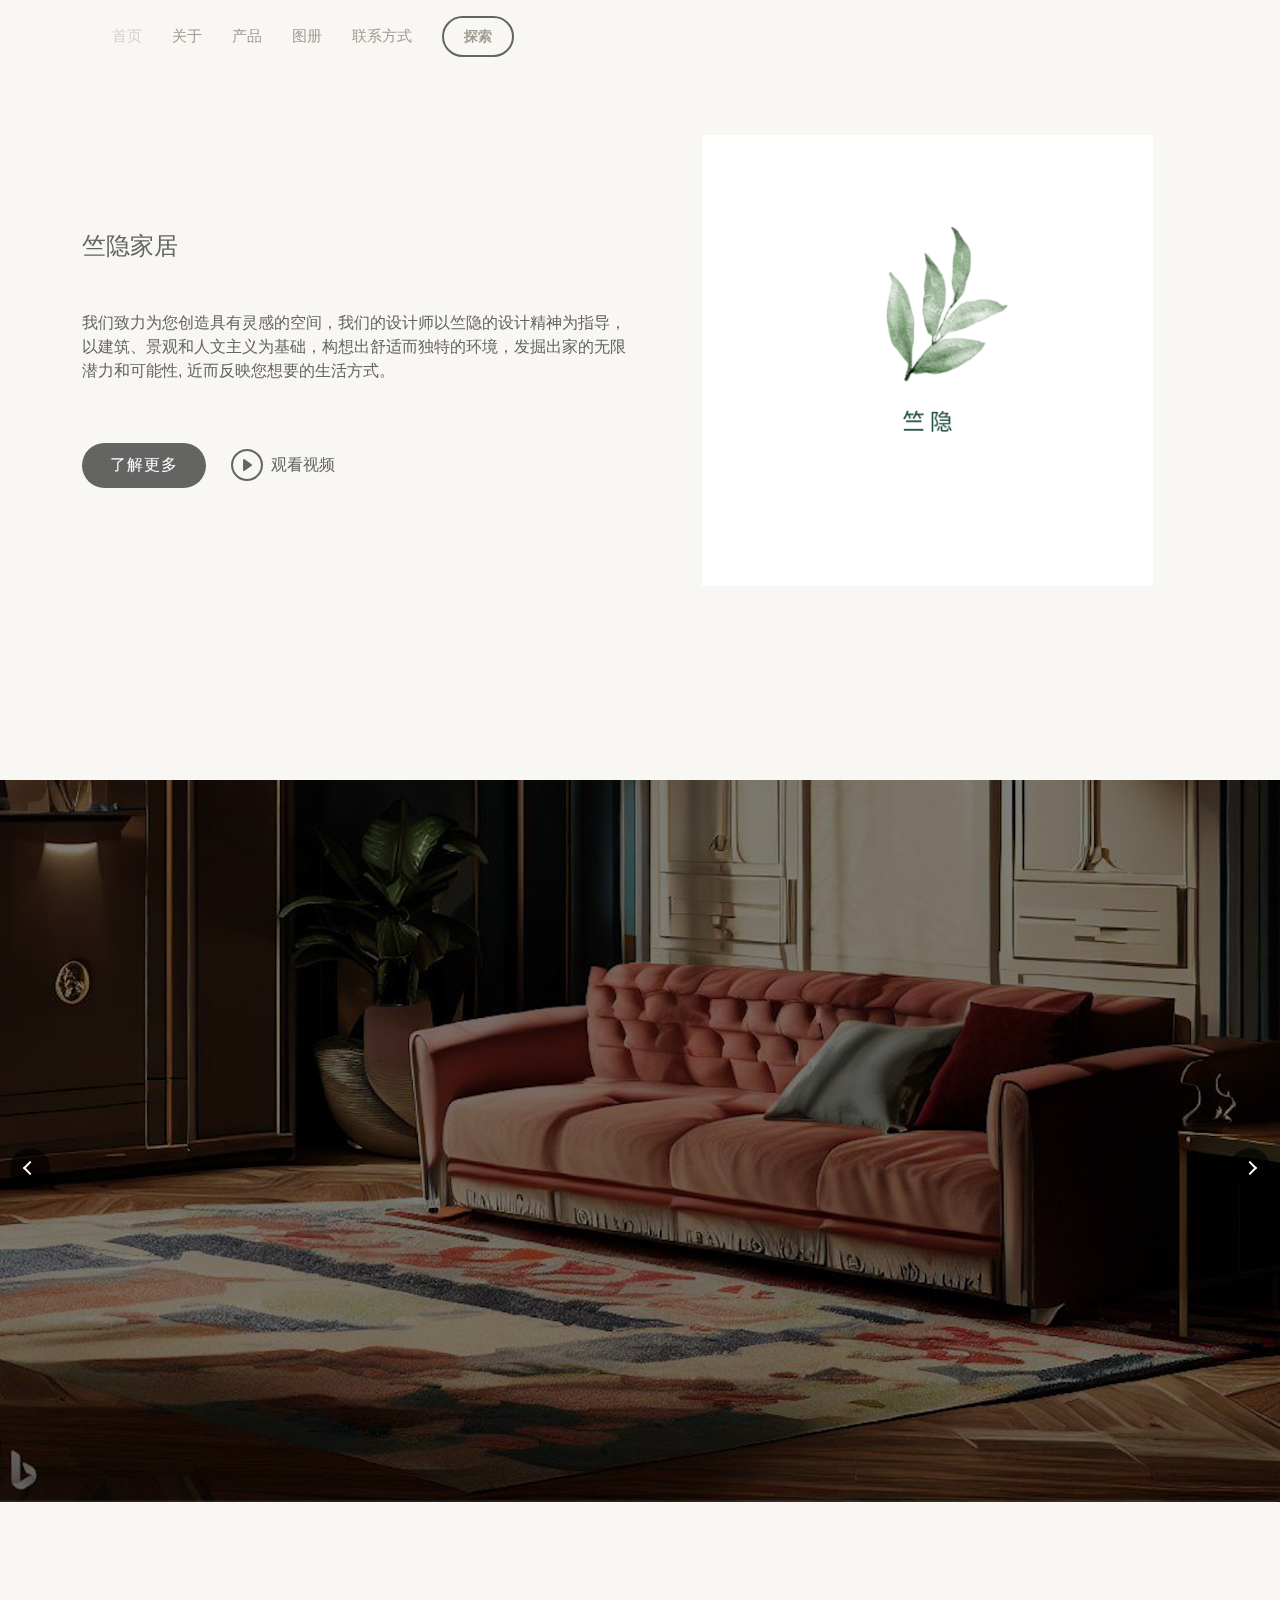
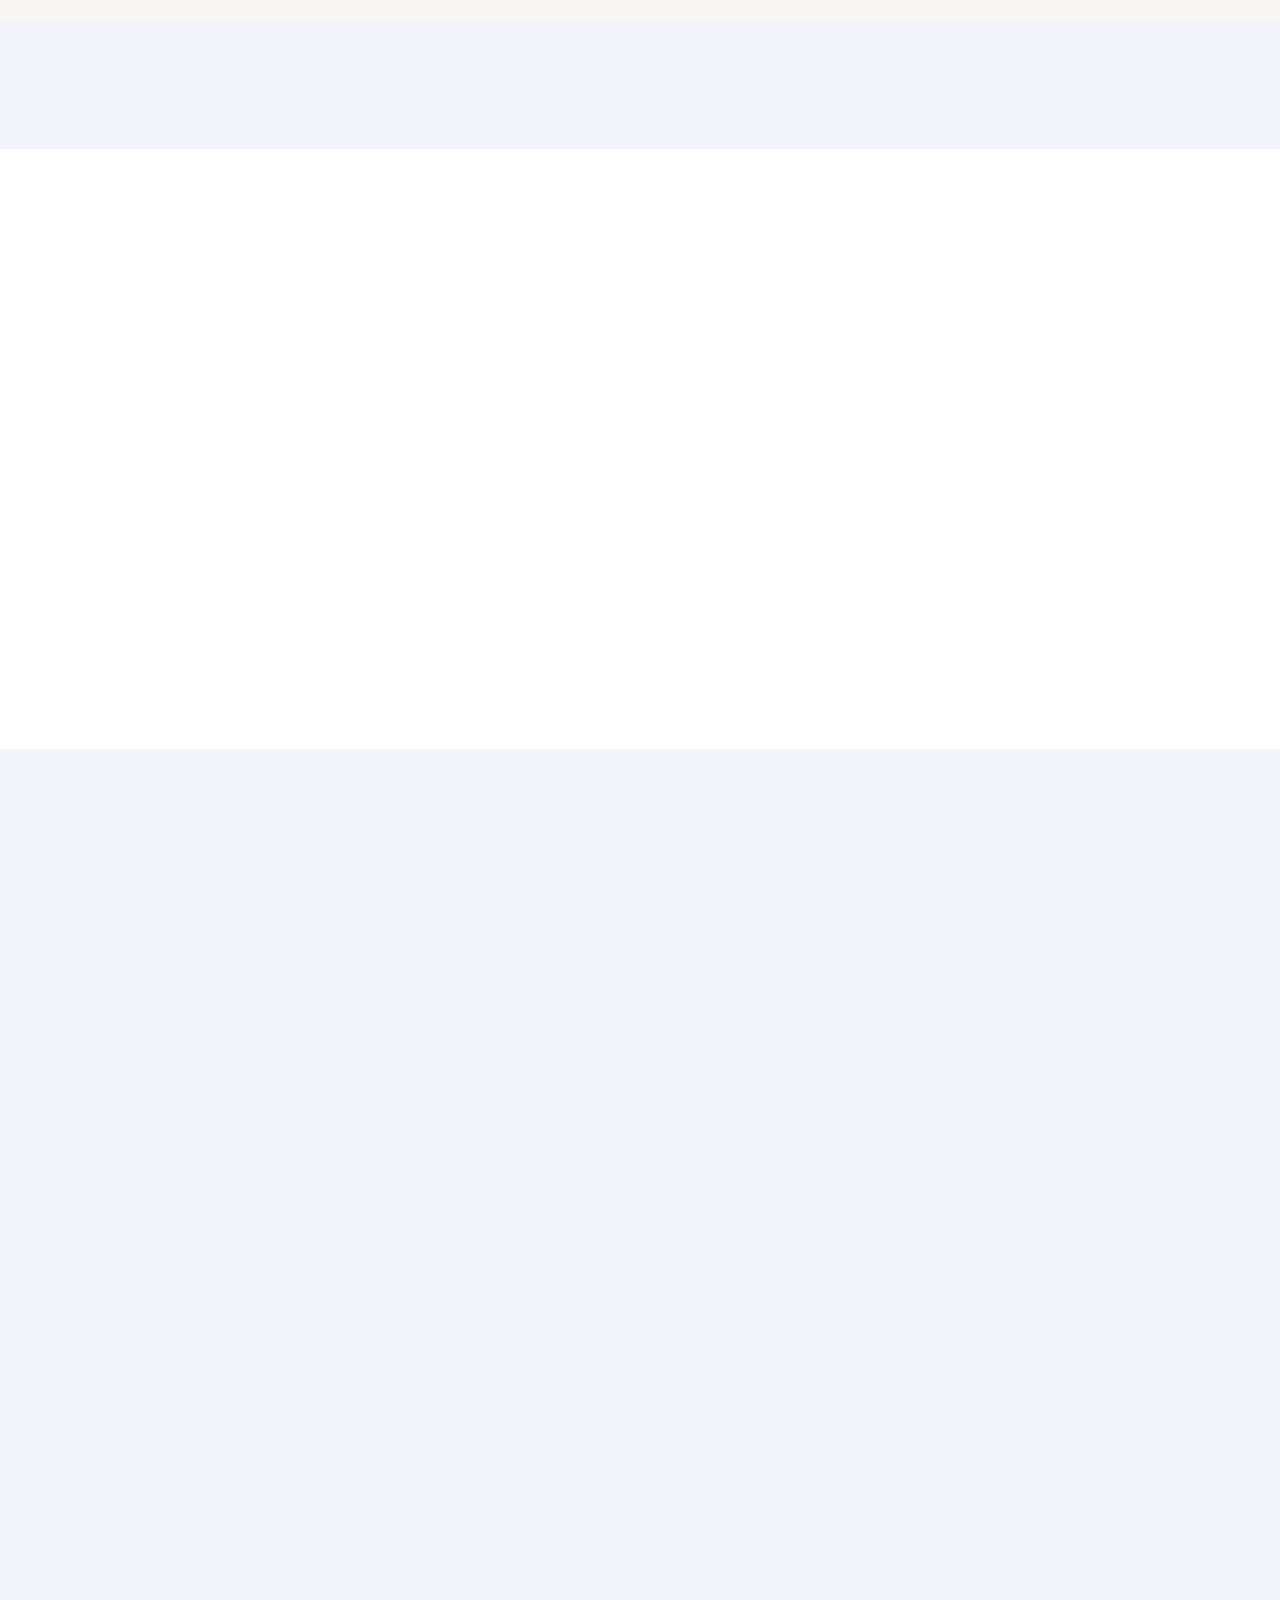
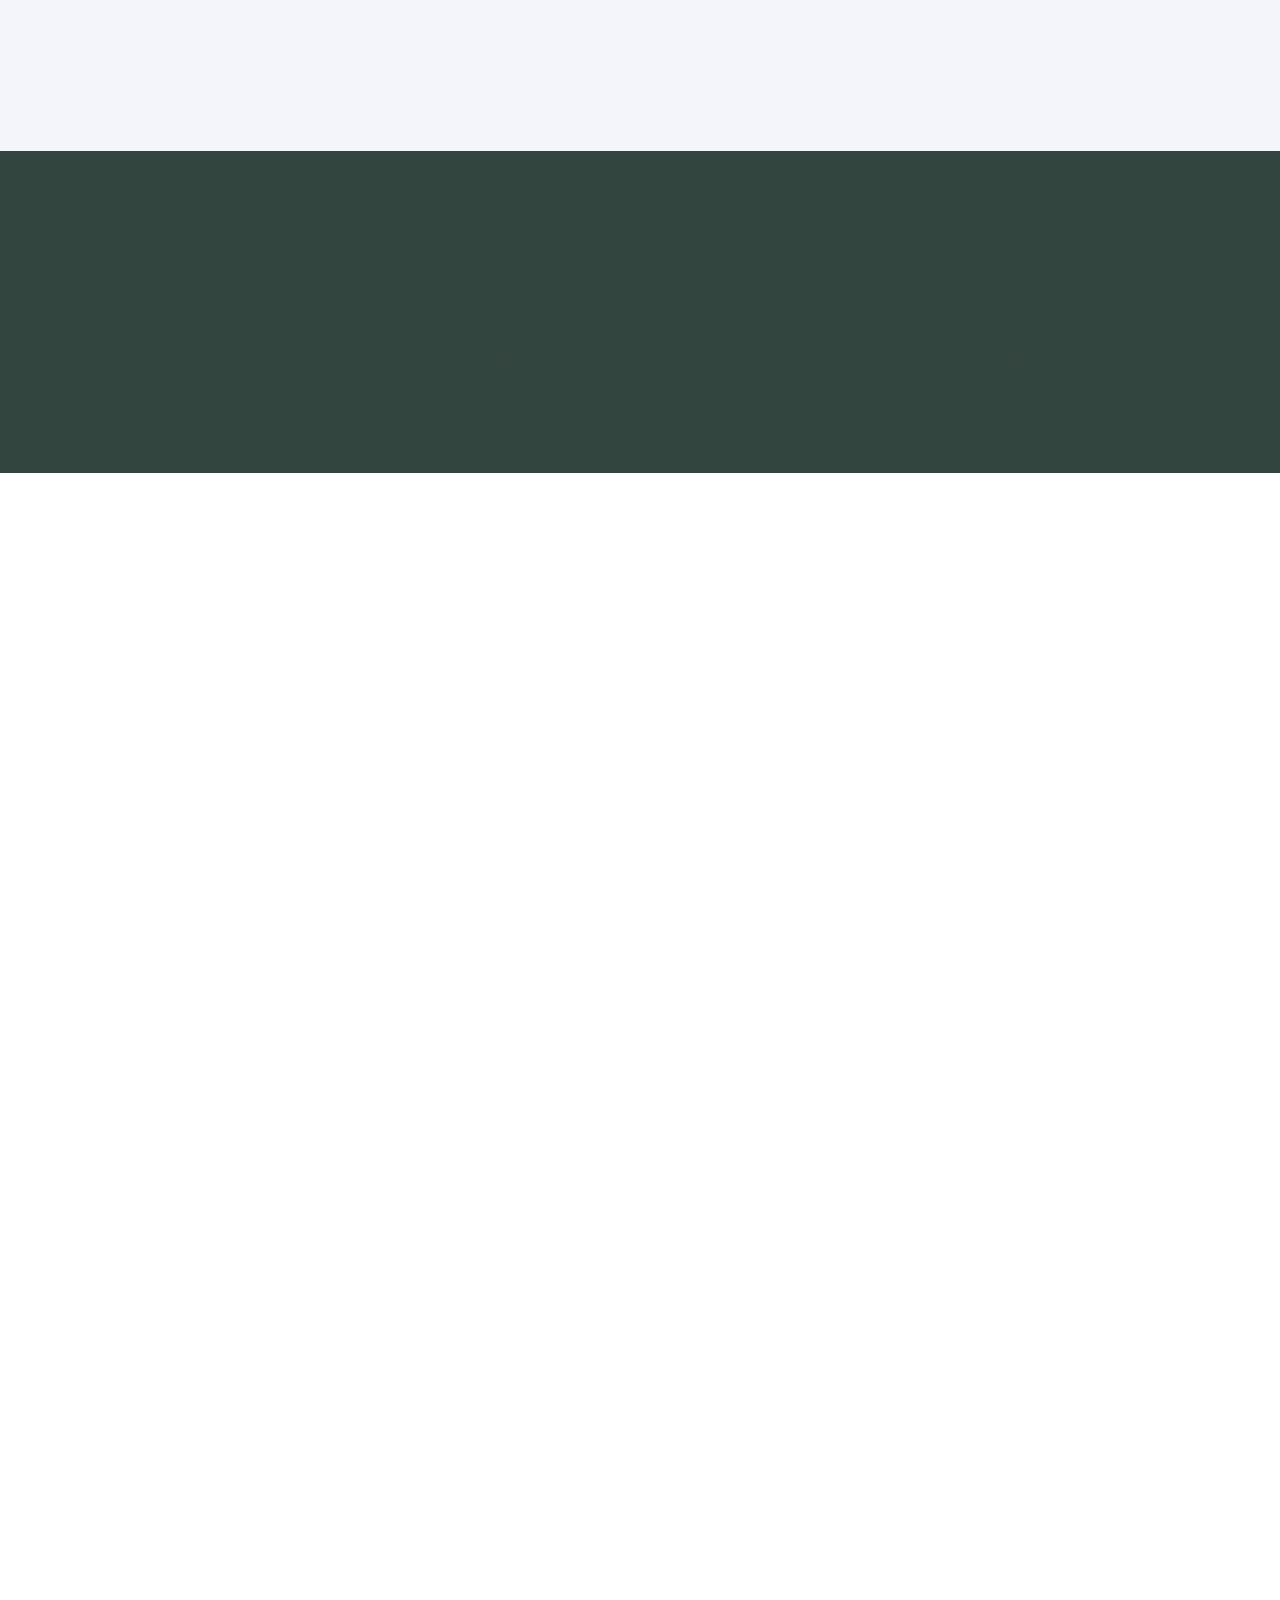
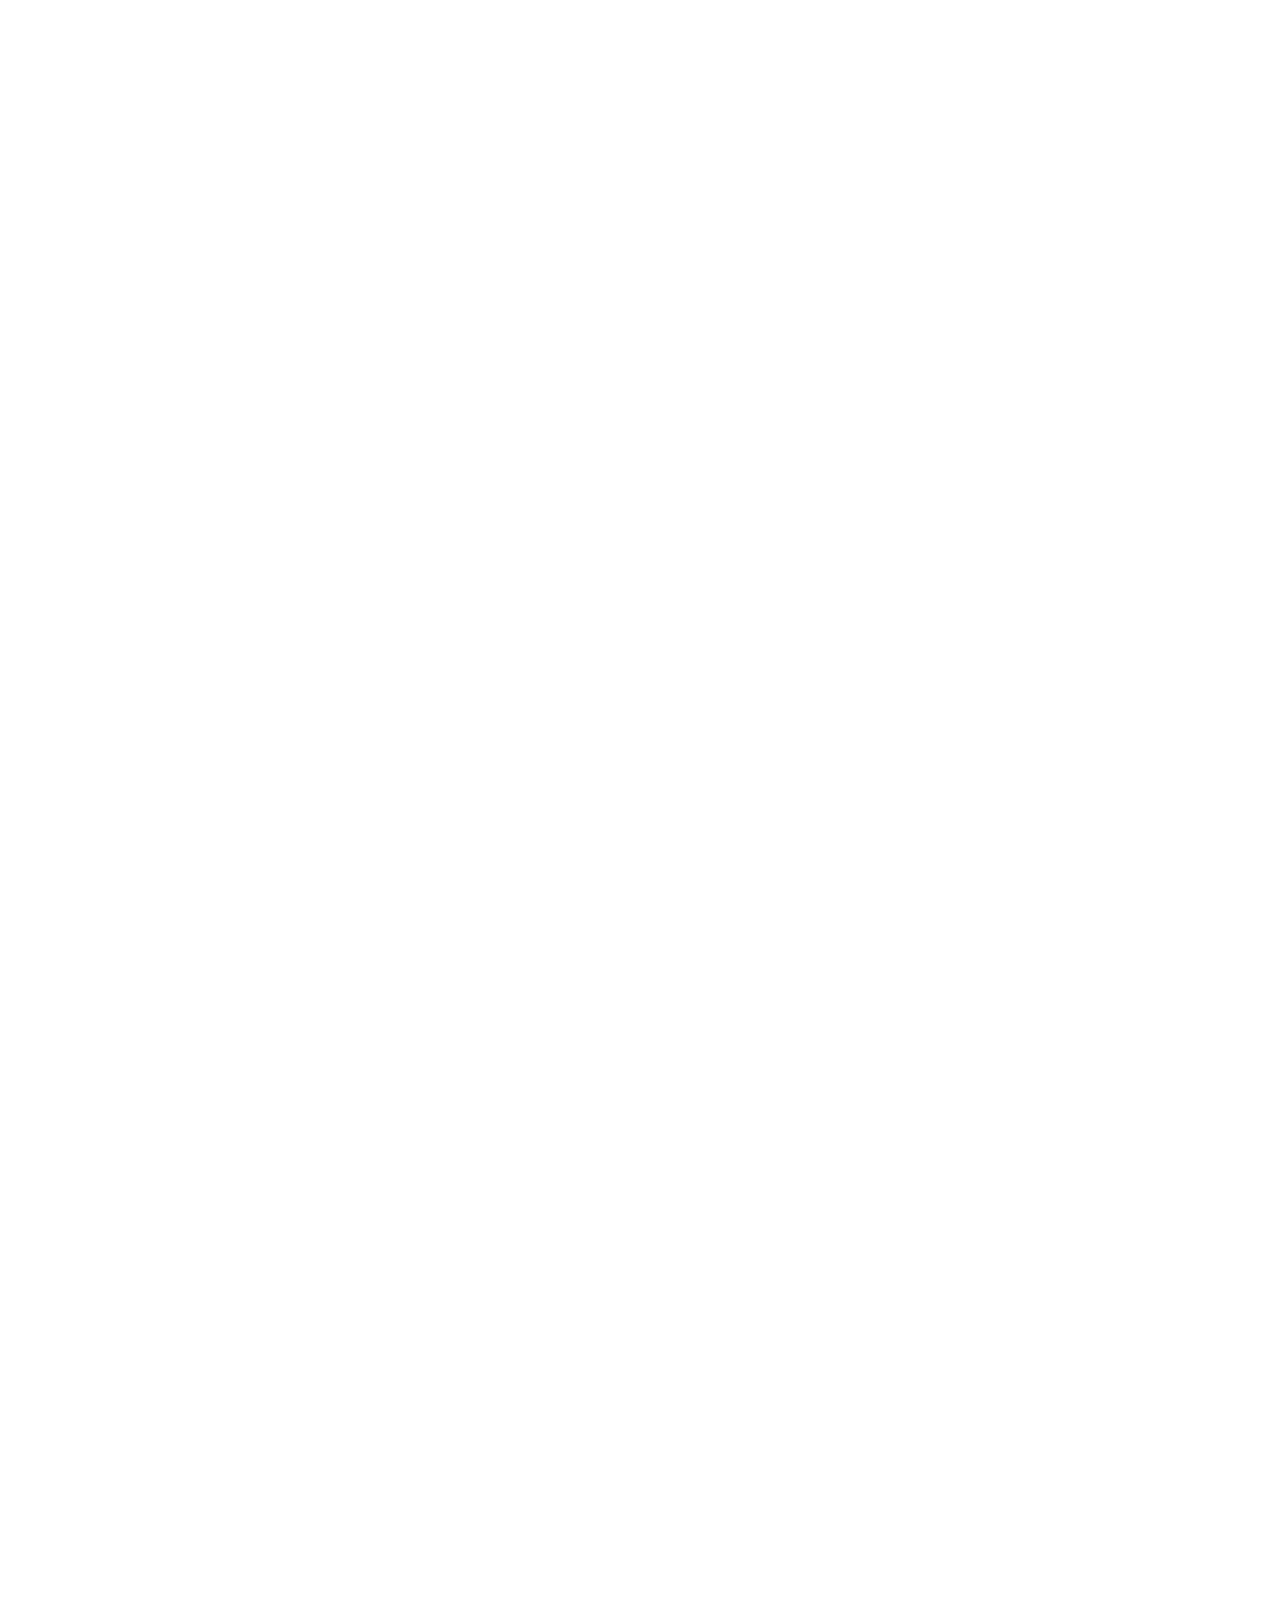
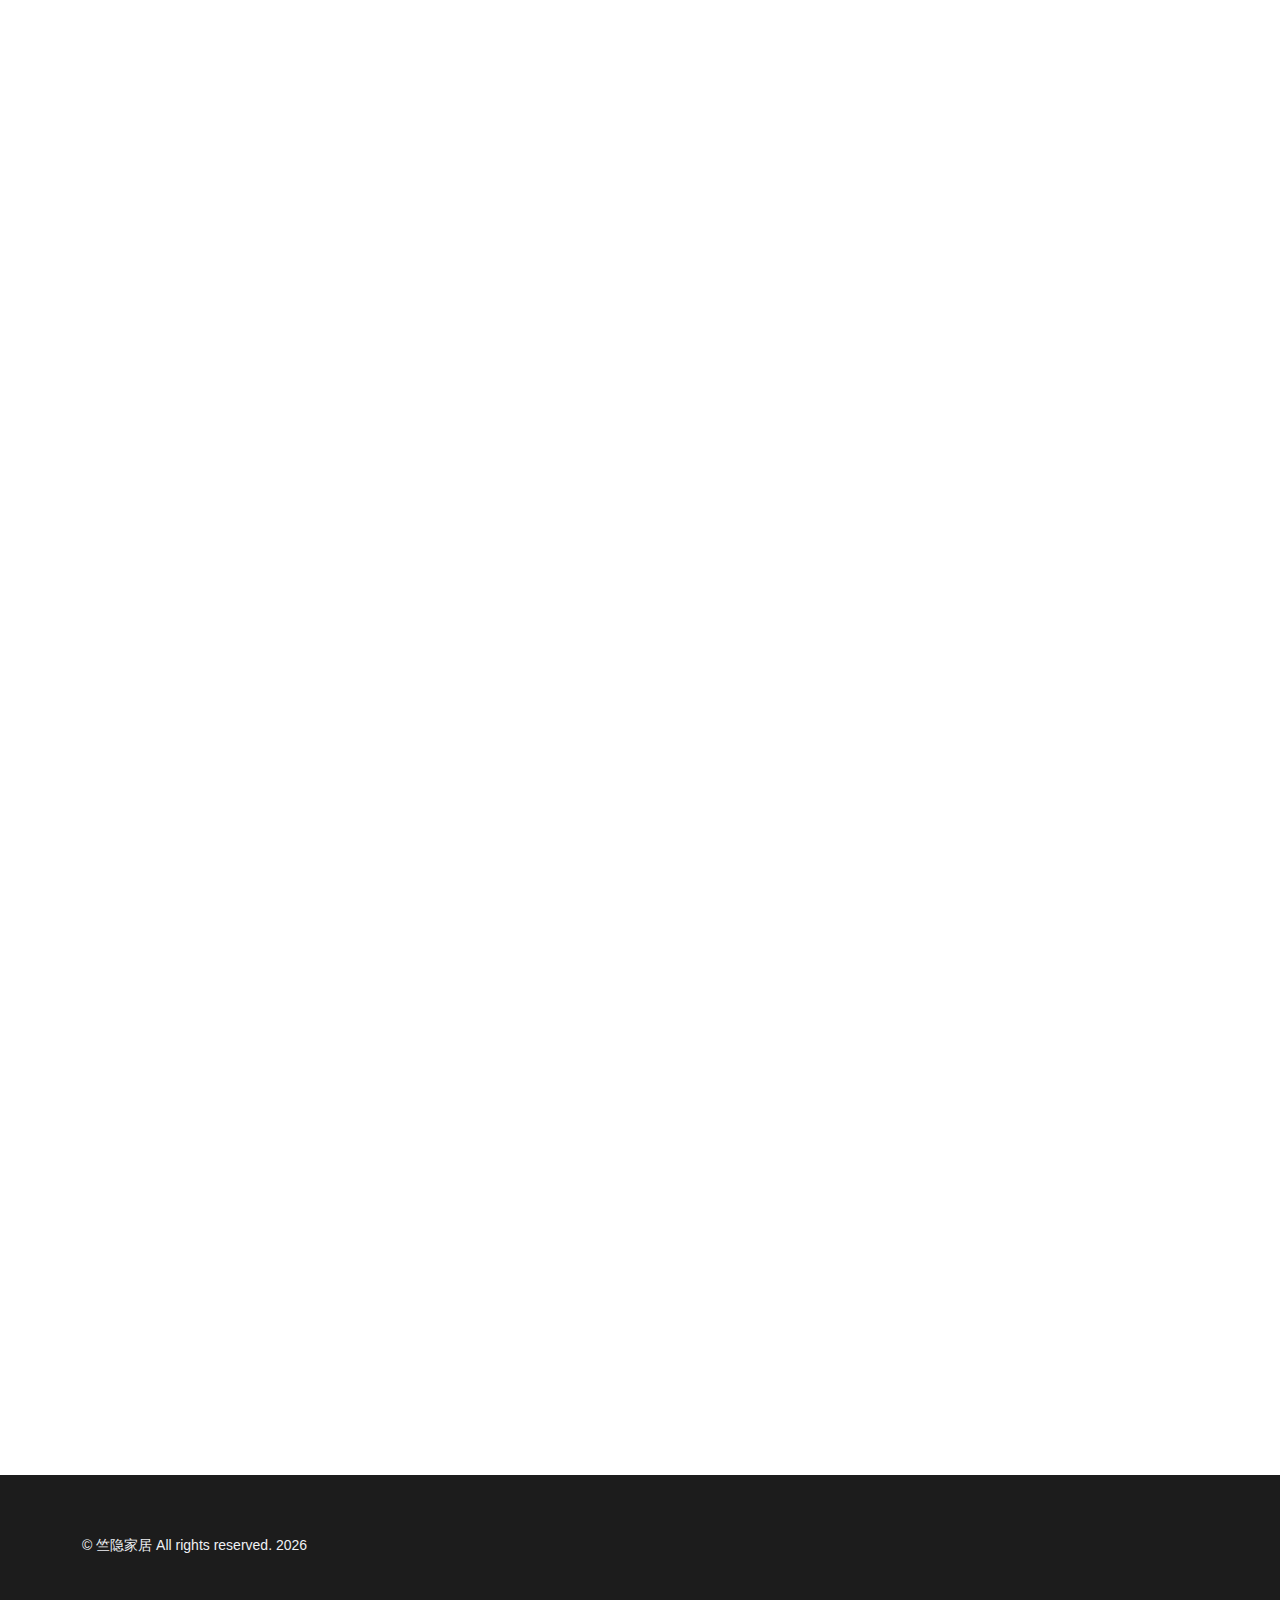
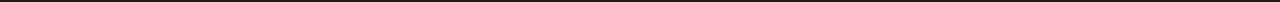
==== index.html @ f6888ec1 "Initial commit" ====
<!DOCTYPE html>
<html lang="en">

<head>
  <meta charset="utf-8">
  <meta content="width=device-width, initial-scale=1.0" name="viewport">
  <meta content="ZhuYin try to be a leading luxury home furnishings purveyor, offering furniture, lighting, textiles and decor. Discover the season's newest designs and inspiration." name="description">
  <meta name="pageTitle" content="竺隐家居">
  <meta name="pageDescription" content="ZhuYin try to be a leading luxury home furnishings purveyor, offering furniture, lighting, textiles and decor. Discover the season's newest designs and inspiration.">
  <meta name="keywords" content="竺隐, 织锦, 生活, 家居, 装修, 地毯, 地板, 家具, 灯具, ZhuYin, furniture, bed, rugs, carpets, hand, textiles, home accessories, lighting, light fixtures, floor, hardwood floor, gifts, sale">
  <title>竺隐家居</title>

  <!-- Favicons -->
  <link href="assets/img/favicon.jpg" rel="icon">
  <link href="assets/img/apple-touch-icon.jpg" rel="apple-touch-icon">

  <!-- Google Fonts
  <link href="https://fonts.googleapis.com/css?family=Open+Sans:300,300i,400,400i,600,600i,700,700i|Jost:300,300i,400,400i,500,500i,600,600i,700,700i|Poppins:300,300i,400,400i,500,500i,600,600i,700,700i" rel="stylesheet"> -->

  <!-- Vendor CSS Files -->
  <link href="assets/vendor/aos/aos.css" rel="stylesheet">
  <link href="assets/vendor/bootstrap/css/bootstrap.min.css" rel="stylesheet">
  <link href="assets/vendor/bootstrap-icons/bootstrap-icons.css" rel="stylesheet">
  <link href="assets/vendor/boxicons/css/boxicons.min.css" rel="stylesheet">
  <link href="assets/vendor/glightbox/css/glightbox.min.css" rel="stylesheet">
  <link href="assets/vendor/remixicon/remixicon.css" rel="stylesheet">
  <link href="assets/vendor/swiper/swiper-bundle.min.css" rel="stylesheet">

  <!-- Template Main CSS File -->
  <link href="assets/css/style.css" rel="stylesheet">

</head>

<body>

  <!-- ======= Header ======= -->
  <header id="header" class="fixed-top ">
    <div class="container d-flex align-items-center">

      <!-- <h1 class="logo me-auto"><a href="index.html">竺隐</a></h1> -->
      <!-- Uncomment below if you prefer to use an image logo -->
      <!-- <a href="index.html" class="logo me-auto"><img src="assets/img/logo.png" alt="" class="img-fluid"></a> -->

      <nav id="navbar" class="navbar">
        <ul>
          <li><a class="nav-link scrollto active" href="#hero">首页</a></li>
          <li><a class="nav-link scrollto" href="#about">关于</a></li>
          <li><a class="nav-link scrollto" href="#services">产品</a></li>
          <li><a class="nav-link scrollto" href="#portfolio">图册</a></li>
          <li><a class="nav-link scrollto" href="#contact">联系方式</a></li>
          <li><a class="getstarted scrollto" href="#portfolio">探索</a></li>
        </ul>
        <i class="bi bi-list mobile-nav-toggle"></i>
      </nav><!-- .navbar -->

    </div>
  </header><!-- End Header -->

  <!-- ======= Hero Section ======= -->
  <section id="hero" class="d-flex align-items-center">

    <div class="container">
      <div class="row">
        <div class="col-lg-6 d-flex flex-column justify-content-center pt-4 pt-lg-0 order-2 order-lg-1" data-aos="fade-up" data-aos-delay="200">
          <h2>竺隐家居</h2>
          <p>我们致力为您创造具有灵感的空间，我们的设计师以竺隐的设计精神为指导，以建筑、景观和人文主义为基础，构想出舒适而独特的环境，发掘出家的无限潜力和可能性, 近而反映您想要的生活方式。</p>
          <div class="d-flex justify-content-center justify-content-lg-start">
            <a href="#about" class="btn-get-started scrollto">了解更多</a>
            <a href="assets/intro-video.mp4" class="glightbox btn-watch-video"><i class="bi bi-play-circle"></i><span>观看视频 </span></a>
          </div>
        </div>
        <div class="col-lg-5 order-1 order-lg-2 hero-img" data-aos="zoom-in" data-aos-delay="200">
          <img src="assets/img/header.png" class="img-fluid animated" alt="">
        </div>
      </div>
    </div>

  </section><!-- End Hero -->

  <section class="my-hero">
    
    <div class="my-hero-swiper-container">

      <div class="swiper-wrapper">
        <div class="swiper-slide">
          <img src="assets/img/hero-img-1.png" alt="Hero Image 1">
        </div>
        <div class="swiper-slide">
          <img src="assets/img/hero-img-2.png" alt="Hero Image 2">
        </div>
        <div class="swiper-slide">
          <img src="assets/img/hero-img-3.png" alt="Hero Image 3">
        </div>
        <div class="swiper-slide">
          <img src="assets/img/hero-img-4.png" alt="Hero Image 4">
        </div>
        <div class="swiper-slide">
          <img src="assets/img/hero-img-5.png" alt="Hero Image 5">
        </div>
        <div class="swiper-slide">
          <img src="assets/img/hero-img-6.png" alt="Hero Image 6">
        </div>
      </div>

      <div class="swiper-button-prev"></div>
      <div class="swiper-button-next"></div>
    </div>
  </section>

  <main id="main">

    <!-- ======= Clients Section ======= -->
    <section id="clients" class="clients section-bg">
      <div class="container">

        <div class="row" data-aos="zoom-in">

          <div class="col-lg-2 col-md-4 col-6 d-flex align-items-center justify-content-center">
            <img src="assets/img/clients/client-1.png" class="img-fluid" alt="">
          </div>

          <div class="col-lg-2 col-md-4 col-6 d-flex align-items-center justify-content-center">
            <img src="assets/img/clients/client-2.png" class="img-fluid" alt="">
          </div>

          <div class="col-lg-2 col-md-4 col-6 d-flex align-items-center justify-content-center">
            <img src="assets/img/clients/client-3.png" class="img-fluid" alt="">
          </div>

          <div class="col-lg-2 col-md-4 col-6 d-flex align-items-center justify-content-center">
            <img src="assets/img/clients/client-4.png" class="img-fluid" alt="">
          </div>

          <div class="col-lg-2 col-md-4 col-6 d-flex align-items-center justify-content-center">
            <img src="assets/img/clients/client-5.png" class="img-fluid" alt="">
          </div>

          <div class="col-lg-2 col-md-4 col-6 d-flex align-items-center justify-content-center">
            <img src="assets/img/clients/client-6.png" class="img-fluid" alt="">
          </div>

        </div>

      </div>
    </section><!-- End Cliens Section -->

    <!-- ======= About Us Section ======= -->
    <section id="about" class="about">
      <div class="container" data-aos="fade-up">

        <div class="section-title">
          <h2>关于我们</h2>
        </div>

        <div class="row content">
          <div class="col-lg-12">
            <p>欢迎来到我们的公司！我们是一家专注于手工定制地毯的企业，致力于为客户打造独特而精美的家居地毯产品。</p>
            <p>我们的工厂成立至今已经有20多年的历史，凭借卓越的品质和独特的手工制作技术，在行业中赢得了良好的声誉。</p>
            <p>随着时间的推移，我们的业务逐渐扩展到家居装饰领域， 我们提供多样化的产品，包括家具、灯具、布料和与家居软装设计相关的其他物品。我们与优秀的设计师和工匠紧密合作，结合创意与工艺，打造出令人惊叹的家居装饰方案。我们不断关注市场趋势和客户需求，努力为客户提供多样化、高品质的产品选择，以满足不同风格和偏好的需求。</p>
            <p>我们的目标是为客户创造一个独特而温馨的家居环境。无论是为个人住宅还是商业空间，我们都注重细节，并致力于提供个性化的解决方案。我们的团队由专业的设计师、工匠和服务人员组成，他们充满激情，致力于为客户提供卓越的产品和优质的服务体验。</p>
            <p>我们珍视与客户的合作关系，并始终以客户满意为我们的首要目标。我们不仅为客户提供高品质的产品，还提供个性化的定制服务，以确保每个项目都能完美地实现客户的需求和愿景。</p>
            <p>无论您是正在寻找独特的手工定制地毯还是高品质的家居装饰产品，我们都愿意与您合作，并为您带来令人满意的结果。期待为您打造一个温馨而美丽的家！</p>
          </div>
        </div>

      </div>
    </section><!-- End About Us Section -->

    <!-- ======= Services Section ======= -->
    <section id="services" class="services section-bg">
      <div class="container" data-aos="fade-up">

        <div class="section-title">
          <h2>产品</h2>
          <p>我们提供多样化的产品，包括地毯、家具、灯具、布料和与家居软装设计相关的其他物品。</p>
          <p>同时我们优秀的设计师团队可以提供个性化的家居软装解决方案。</p>
        </div>

        <div class="row">
          <div class="col-xl-4 col-md-6 d-flex align-items-stretch" data-aos="zoom-in" data-aos-delay="100">
            <div class="icon-box">
              <div class="icon"><i class="bi bi-front"></i></div>
              <h4><a href="">地毯</a></h4>
              <p>我们的每一块地毯都经过精心设计和定制，以满足客户的个性化需求和独特风格。我们的团队与客户紧密合作，从用料选材，颜色、图案，到尺寸大小，精确把握每一个细节，确保最终的地毯完美符合客户的期望。</p>
            </div>
          </div>

          <div class="col-xl-4 col-md-6 d-flex align-items-stretch mt-4 mt-md-0" data-aos="zoom-in" data-aos-delay="200">
            <div class="icon-box">
              <div class="icon"><i class="bi bi-columns-gap"></i></div>
              <h4><a href="">家具</a></h4>
              <p>我们的目标是为您提供独特而引人注目的家具选择，无论您的家居风格是现代、经典、复古还是前卫，我们都能满足您的需求。我们深入市场，发掘最具潜力和吸引力的家具产品。我们与众多设计师和制造商建立了密切的合作关系，从而能够提供独特的家具设计和限量版作品。</p>
            </div>
          </div>

          <div class="col-xl-4 col-md-6 d-flex align-items-stretch mt-4 mt-xl-0" data-aos="zoom-in" data-aos-delay="300">
            <div class="icon-box">
              <div class="icon"><i class="bi bi-lightbulb"></i></div>
              <h4><a href="">灯具</a></h4>
              <p>我们深知灯关在室内设计中的重要性，因此我们不仅仅关注灯具的功能性，更注重其美学价值和设计感。我们搜寻全球各地最具创造力和独特性的设计师灯具，为您的空间注入无限魅力和个性。</p>
            </div>
          </div>
        </div>
        <p></p>
        <div class="row">
          <div class="col-xl-4 col-md-6 d-flex align-items-stretch mt-4 mt-xl-0" data-aos="zoom-in" data-aos-delay="300">
            <div class="icon-box">
              <div class="icon"><i class="bi bi-grid-3x2-gap"></i></div>
              <h4><a href="">地板</a></h4>
              <p>我们精心挑选的地板系列包括各种材质和风格，从实木地板到复合地板，以满足您的不同需求和个人偏好。我们不仅仅关注地板的功能性和质量，更注重其美学价值和设计感。</p>
            </div>
          </div>

          <div class="col-xl-4 col-md-6 d-flex align-items-stretch mt-4 mt-xl-0" data-aos="zoom-in" data-aos-delay="400">
            <div class="icon-box">
              <div class="icon"><i class="bx bx-layer"></i></div>
              <h4><a href="">软装设计</a></h4>
              <p>我们提供全方位的软装设计服务，涵盖家居配饰、窗帘、地面、壁纸、家纺等方面。我们与优秀的供应商和制造商合作，确保为您提供高品质的软装产品和材料。我们的设计团队擅长捕捉最新的设计趋势和风格，同时也注重与您的需求和喜好相结合，为您打造一个与您个人品味完美契合的居住空间。</p>
            </div>
          </div>
        </div>

      </div>
    </section><!-- End Services Section -->

    <!-- ======= Cta Section ======= -->
    <section id="cta" class="cta">
      <div class="container" data-aos="zoom-in">
        <div class="row">
          <div class="col-lg-9 text-center text-lg-start">
            <h3>联系我们</h3>
            <p>我们很高兴回答您的任何问题。我们希望以专业的知识帮您搭配出完美的空间。</p>
          </div>
          <div class="col-lg-3 cta-btn-container text-center">
            <a class="cta-btn align-middle" href="#contact">致电我们</a>
          </div>
        </div>

      </div>
    </section><!-- End Cta Section -->

    <!-- ======= Portfolio Section ======= -->
    <section id="portfolio" class="portfolio">
      <div class="container" data-aos="fade-up">

        <div class="section-title">
          <h2>产品图册</h2>
          <p>我们的商店为您提供了一个完整的室内装饰解决方案，每个产品都代表着我们对高品质和设计的执着追求。
            我们深知室内装饰对于打造舒适、美观和个性化的生活空间的重要性，因此我们精心挑选每一件产品，确保它们不仅仅是功能性的物品，更是艺术品和个性表达的载体。
            无论您是正在寻找手工定制地毯来点缀空间，还是需要设计感的家具来打造舒适环境，或者是希望通过个性化的灯具来烘托氛围，我们都希望这些产品可以满足您对美感和卓越品质的追求。
        </div>

        <ul id="portfolio-flters" class="d-flex justify-content-center" data-aos="fade-up" data-aos-delay="100">
          <li data-filter="*" class="filter-active">全部</li>
          <li data-filter=".filter-rug">地毯</li>
          <li data-filter=".filter-furniture">家具</li>
          <li data-filter=".filter-light">灯具</li>
          <li data-filter=".filter-floor">地板</li>
        </ul>

        <div class="row portfolio-container" data-aos="fade-up" data-aos-delay="200">
   
          <div class="col-lg-4 col-md-6 portfolio-item filter-rug">
            <div class="portfolio-img"><img src="assets/img/portfolio/portfolio-1-1.jpg" class="img-fluid" alt=""></div>
            <div class="portfolio-info">
              <h4>地毯</h4>
              <p>羊毛地毯</p>
              <a href="assets/img/portfolio/portfolio-1-1.jpg" data-gallery="portfolioGallery" class="portfolio-lightbox preview-link" title="羊毛地毯"><i class="bx bx-plus"></i></a>
              <!-- <a href="portfolio-details.html" class="details-link" title="More Details"><i class="bx bx-link"></i></a> -->
            </div>
          </div>     

          <div class="col-lg-4 col-md-6 portfolio-item filter-floor">
            <div class="portfolio-img"><img src="assets/img/portfolio/portfolio-4-6.jpg" class="img-fluid" alt=""></div>
            <div class="portfolio-info">
              <h4>地板</h4>
              <p>橡木地板</p>
              <a href="assets/img/portfolio/portfolio-4-6.jpg" data-gallery="portfolioGallery" class="portfolio-lightbox preview-link" title="橡木地板"><i class="bx bx-plus"></i></a>
              <!-- <a href="portfolio-details.html" class="details-link" title="More Details"><i class="bx bx-link"></i></a> -->
            </div>
          </div>

          <div class="col-lg-4 col-md-6 portfolio-item filter-furniture">
            <div class="portfolio-img"><img src="assets/img/portfolio/portfolio-2-2.jpg" class="img-fluid" alt=""></div>
            <div class="portfolio-info">
              <h4>家具</h4>
              <p>单人沙发</p>
              <a href="assets/img/portfolio/portfolio-2-2.jpg" data-gallery="portfolioGallery" class="portfolio-lightbox preview-link" title="单人沙发"><i class="bx bx-plus"></i></a>
              <!-- <a href="portfolio-details.html" class="details-link" title="More Details"><i class="bx bx-link"></i></a> -->
            </div>
          </div>

          <div class="col-lg-4 col-md-6 portfolio-item filter-rug">
            <div class="portfolio-img"><img src="assets/img/portfolio/portfolio-1-2.jpg" class="img-fluid" alt=""></div>
            <div class="portfolio-info">
              <h4>地毯</h4>
              <p>羊毛地毯</p>
              <a href="assets/img/portfolio/portfolio-1-2.jpg" data-gallery="portfolioGallery" class="portfolio-lightbox preview-link" title="羊毛地毯"><i class="bx bx-plus"></i></a>
              <!-- <a href="portfolio-details.html" class="details-link" title="More Details"><i class="bx bx-link"></i></a> -->
            </div>
          </div>

          <div class="col-lg-4 col-md-6 portfolio-item filter-light">
            <div class="portfolio-img"><img src="assets/img/portfolio/portfolio-3-1.jpg" class="img-fluid" alt=""></div>
            <div class="portfolio-info">
              <h4>灯具</h4>
              <p>台灯</p>
              <a href="assets/img/portfolio/portfolio-3-1.jpg" data-gallery="portfolioGallery" class="portfolio-lightbox preview-link" title="台灯"><i class="bx bx-plus"></i></a>
              <!-- <a href="portfolio-details.html" class="details-link" title="More Details"><i class="bx bx-link"></i></a> -->
            </div>
          </div>

          <div class="col-lg-4 col-md-6 portfolio-item filter-furniture">
            <div class="portfolio-img"><img src="assets/img/portfolio/portfolio-2-1.jpg" class="img-fluid" alt=""></div>
            <div class="portfolio-info">
              <h4>家具</h4>
              <p>单人沙发</p>
              <a href="assets/img/portfolio/portfolio-2-1.jpg" data-gallery="portfolioGallery" class="portfolio-lightbox preview-link" title="单人沙发"><i class="bx bx-plus"></i></a>
              <!-- <a href="portfolio-details.html" class="details-link" title="More Details"><i class="bx bx-link"></i></a> -->
            </div>
          </div>

          <div class="col-lg-4 col-md-6 portfolio-item filter-floor">
            <div class="portfolio-img"><img src="assets/img/portfolio/portfolio-4-10.jpg" class="img-fluid" alt=""></div>
            <div class="portfolio-info">
              <h4>地板</h4>
              <p>橡木地板</p>
              <a href="assets/img/portfolio/portfolio-4-10.jpg" data-gallery="portfolioGallery" class="portfolio-lightbox preview-link" title="橡木地板"><i class="bx bx-plus"></i></a>
              <!-- <a href="portfolio-details.html" class="details-link" title="More Details"><i class="bx bx-link"></i></a> -->
            </div>
          </div>

          <div class="col-lg-4 col-md-6 portfolio-item filter-light">
            <div class="portfolio-img"><img src="assets/img/portfolio/portfolio-3-2.jpg" class="img-fluid" alt=""></div>
            <div class="portfolio-info">
              <h4>灯具</h4>
              <p>台灯</p>
              <a href="assets/img/portfolio/portfolio-3-2.jpg" data-gallery="portfolioGallery" class="portfolio-lightbox preview-link" title="台灯"><i class="bx bx-plus"></i></a>
              <!-- <a href="portfolio-details.html" class="details-link" title="More Details"><i class="bx bx-link"></i></a> -->
            </div>
          </div>

          <div class="col-lg-4 col-md-6 portfolio-item filter-rug">
            <div class="portfolio-img"><img src="assets/img/portfolio/portfolio-1-4.jpg" class="img-fluid" alt=""></div>
            <div class="portfolio-info">
              <h4>地毯</h4>
              <p>羊毛地毯</p>
              <a href="assets/img/portfolio/portfolio-1-4.jpg" data-gallery="portfolioGallery" class="portfolio-lightbox preview-link" title="羊毛地毯"><i class="bx bx-plus"></i></a>
              <!-- <a href="portfolio-details.html" class="details-link" title="More Details"><i class="bx bx-link"></i></a> -->
            </div>
          </div>

          <div class="col-lg-4 col-md-6 portfolio-item filter-light">
            <div class="portfolio-img"><img src="assets/img/portfolio/portfolio-3-5.jpg" class="img-fluid" alt=""></div>
            <div class="portfolio-info">
              <h4>灯具</h4>
              <p>吊灯</p>
              <a href="assets/img/portfolio/portfolio-3-5.jpg" data-gallery="portfolioGallery" class="portfolio-lightbox preview-link" title="吊灯"><i class="bx bx-plus"></i></a>
              <!-- <a href="portfolio-details.html" class="details-link" title="More Details"><i class="bx bx-link"></i></a> -->
            </div>
          </div>

          <div class="col-lg-4 col-md-6 portfolio-item filter-rug">
            <div class="portfolio-img"><img src="assets/img/portfolio/portfolio-1-3.jpg" class="img-fluid" alt=""></div>
            <div class="portfolio-info">
              <h4>地毯</h4>
              <p>羊毛地毯</p>
              <a href="assets/img/portfolio/portfolio-1-3.jpg" data-gallery="portfolioGallery" class="portfolio-lightbox preview-link" title="羊毛地毯"><i class="bx bx-plus"></i></a>
              <!-- <a href="portfolio-details.html" class="details-link" title="More Details"><i class="bx bx-link"></i></a> -->
            </div>
          </div>    

          <div class="col-lg-4 col-md-6 portfolio-item filter-light">
            <div class="portfolio-img"><img src="assets/img/portfolio/portfolio-3-4.jpg" class="img-fluid" alt=""></div>
            <div class="portfolio-info">
              <h4>灯具</h4>
              <p>落地灯</p>
              <a href="assets/img/portfolio/portfolio-3-4.jpg" data-gallery="portfolioGallery" class="portfolio-lightbox preview-link" title="落地灯"><i class="bx bx-plus"></i></a>
              <!-- <a href="portfolio-details.html" class="details-link" title="More Details"><i class="bx bx-link"></i></a> -->
            </div>
          </div>

          <div class="col-lg-4 col-md-6 portfolio-item filter-furniture">
            <div class="portfolio-img"><img src="assets/img/portfolio/portfolio-2-3.jpg" class="img-fluid" alt=""></div>
            <div class="portfolio-info">
              <h4>家具</h4>
              <p>单人椅</p>
              <a href="assets/img/portfolio/portfolio-2-3.jpg" data-gallery="portfolioGallery" class="portfolio-lightbox preview-link" title="单人椅"><i class="bx bx-plus"></i></a>
              <!-- <a href="portfolio-details.html" class="details-link" title="More Details"><i class="bx bx-link"></i></a> -->
            </div>
          </div>
        
          <div class="col-lg-4 col-md-6 portfolio-item filter-rug">
            <div class="portfolio-img"><img src="assets/img/portfolio/portfolio-1-5.jpg" class="img-fluid" alt=""></div>
            <div class="portfolio-info">
              <h4>地毯</h4>
              <p>羊毛地毯</p>
              <a href="assets/img/portfolio/portfolio-1-5.jpg" data-gallery="portfolioGallery" class="portfolio-lightbox preview-link" title="羊毛地毯"><i class="bx bx-plus"></i></a>
              <!-- <a href="portfolio-details.html" class="details-link" title="More Details"><i class="bx bx-link"></i></a> -->
            </div>
          </div>

          <div class="col-lg-4 col-md-6 portfolio-item filter-furniture">
            <div class="portfolio-img"><img src="assets/img/portfolio/portfolio-2-5.jpg" class="img-fluid" alt=""></div>
            <div class="portfolio-info">
              <h4>家具</h4>
              <p>单人椅</p>
              <a href="assets/img/portfolio/portfolio-2-5.jpg" data-gallery="portfolioGallery" class="portfolio-lightbox preview-link" title="单人椅"><i class="bx bx-plus"></i></a>
              <!-- <a href="portfolio-details.html" class="details-link" title="More Details"><i class="bx bx-link"></i></a> -->
            </div>
          </div>

          <div class="col-lg-4 col-md-6 portfolio-item filter-floor">
            <div class="portfolio-img"><img src="assets/img/portfolio/portfolio-4-9.jpg" class="img-fluid" alt=""></div>
            <div class="portfolio-info">
              <h4>地板</h4>
              <p>橡木地板</p>
              <a href="assets/img/portfolio/portfolio-4-9.jpg" data-gallery="portfolioGallery" class="portfolio-lightbox preview-link" title="橡木地板"><i class="bx bx-plus"></i></a>
              <!-- <a href="portfolio-details.html" class="details-link" title="More Details"><i class="bx bx-link"></i></a> -->
            </div>
          </div>

          <div class="col-lg-4 col-md-6 portfolio-item filter-light">
            <div class="portfolio-img"><img src="assets/img/portfolio/portfolio-3-6.jpg" class="img-fluid" alt=""></div>
            <div class="portfolio-info">
              <h4>灯具</h4>
              <p>台灯</p>
              <a href="assets/img/portfolio/portfolio-3-6.jpg" data-gallery="portfolioGallery" class="portfolio-lightbox preview-link" title="台灯"><i class="bx bx-plus"></i></a>
              <!-- <a href="portfolio-details.html" class="details-link" title="More Details"><i class="bx bx-link"></i></a> -->
            </div>
          </div>

          <div class="col-lg-4 col-md-6 portfolio-item filter-rug">
            <div class="portfolio-img"><img src="assets/img/portfolio/portfolio-1-8.jpg" class="img-fluid" alt=""></div>
            <div class="portfolio-info">
              <h4>地毯</h4>
              <p>羊毛地毯</p>
              <a href="assets/img/portfolio/portfolio-1-8.jpg" data-gallery="portfolioGallery" class="portfolio-lightbox preview-link" title="羊毛地毯"><i class="bx bx-plus"></i></a>
              <!-- <a href="portfolio-details.html" class="details-link" title="More Details"><i class="bx bx-link"></i></a> -->
            </div>
          </div>

          <div class="col-lg-4 col-md-6 portfolio-item filter-rug">
            <div class="portfolio-img"><img src="assets/img/portfolio/portfolio-1-6.jpg" class="img-fluid" alt=""></div>
            <div class="portfolio-info">
              <h4>地毯</h4>
              <p>羊毛地毯</p>
              <a href="assets/img/portfolio/portfolio-1-6.jpg" data-gallery="portfolioGallery" class="portfolio-lightbox preview-link" title="羊毛地毯"><i class="bx bx-plus"></i></a>
              <!-- <a href="portfolio-details.html" class="details-link" title="More Details"><i class="bx bx-link"></i></a> -->
            </div>
          </div>

          <div class="col-lg-4 col-md-6 portfolio-item filter-rug">
            <div class="portfolio-img"><img src="assets/img/portfolio/portfolio-1-7.jpg" class="img-fluid" alt=""></div>
            <div class="portfolio-info">
              <h4>地毯</h4>
              <p>羊毛地毯</p>
              <a href="assets/img/portfolio/portfolio-1-7.jpg" data-gallery="portfolioGallery" class="portfolio-lightbox preview-link" title="羊毛地毯"><i class="bx bx-plus"></i></a>
              <!-- <a href="portfolio-details.html" class="details-link" title="More Details"><i class="bx bx-link"></i></a> -->
            </div>
          </div>

          <div class="col-lg-4 col-md-6 portfolio-item filter-furniture">
            <div class="portfolio-img"><img src="assets/img/portfolio/portfolio-2-6.jpg" class="img-fluid" alt=""></div>
            <div class="portfolio-info">
              <h4>家具</h4>
              <p>单人椅</p>
              <a href="assets/img/portfolio/portfolio-2-6.jpg" data-gallery="portfolioGallery" class="portfolio-lightbox preview-link" title="单人椅"><i class="bx bx-plus"></i></a>
              <!-- <a href="portfolio-details.html" class="details-link" title="More Details"><i class="bx bx-link"></i></a> -->
            </div>
          </div>

          <div class="col-lg-4 col-md-6 portfolio-item filter-furniture">
            <div class="portfolio-img"><img src="assets/img/portfolio/portfolio-2-7.jpg" class="img-fluid" alt=""></div>
            <div class="portfolio-info">
              <h4>家具</h4>
              <p>单人椅</p>
              <a href="assets/img/portfolio/portfolio-2-7.jpg" data-gallery="portfolioGallery" class="portfolio-lightbox preview-link" title="单人椅"><i class="bx bx-plus"></i></a>
              <!-- <a href="portfolio-details.html" class="details-link" title="More Details"><i class="bx bx-link"></i></a> -->
            </div>
          </div>

          <div class="col-lg-4 col-md-6 portfolio-item filter-floor">
            <div class="portfolio-img"><img src="assets/img/portfolio/portfolio-4-8.jpg" class="img-fluid" alt=""></div>
            <div class="portfolio-info">
              <h4>地板</h4>
              <p>橡木地板</p>
              <a href="assets/img/portfolio/portfolio-4-8.jpg" data-gallery="portfolioGallery" class="portfolio-lightbox preview-link" title="橡木地板"><i class="bx bx-plus"></i></a>
              <!-- <a href="portfolio-details.html" class="details-link" title="More Details"><i class="bx bx-link"></i></a> -->
            </div>
          </div>

          <div class="col-lg-4 col-md-6 portfolio-item filter-light">
            <div class="portfolio-img"><img src="assets/img/portfolio/portfolio-3-7.jpg" class="img-fluid" alt=""></div>
            <div class="portfolio-info">
              <h4>灯具</h4>
              <p>吊灯</p>
              <a href="assets/img/portfolio/portfolio-3-7.jpg" data-gallery="portfolioGallery" class="portfolio-lightbox preview-link" title="吊灯"><i class="bx bx-plus"></i></a>
              <!-- <a href="portfolio-details.html" class="details-link" title="More Details"><i class="bx bx-link"></i></a> -->
            </div>
          </div>

          <div class="col-lg-4 col-md-6 portfolio-item filter-furniture">
            <div class="portfolio-img"><img src="assets/img/portfolio/portfolio-2-8.jpg" class="img-fluid" alt=""></div>
            <div class="portfolio-info">
              <h4>家具</h4>
              <p>B & O喇叭</p>
              <a href="assets/img/portfolio/portfolio-2-8.jpg" data-gallery="portfolioGallery" class="portfolio-lightbox preview-link" title="单人椅"><i class="bx bx-plus"></i></a>
              <!-- <a href="portfolio-details.html" class="details-link" title="More Details"><i class="bx bx-link"></i></a> -->
            </div>
          </div>

          <div class="col-lg-4 col-md-6 portfolio-item filter-light">
            <div class="portfolio-img"><img src="assets/img/portfolio/portfolio-3-8.jpg" class="img-fluid" alt=""></div>
            <div class="portfolio-info">
              <h4>灯具</h4>
              <p>壁灯</p>
              <a href="assets/img/portfolio/portfolio-3-8.jpg" data-gallery="portfolioGallery" class="portfolio-lightbox preview-link" title="吊灯"><i class="bx bx-plus"></i></a>
              <!-- <a href="portfolio-details.html" class="details-link" title="More Details"><i class="bx bx-link"></i></a> -->
            </div>
          </div>

        </div>
      </div>
    </section><!-- End Portfolio Section -->

    <!-- ======= Team Section ======= -->
    <!-- <section id="team" class="team section-bg">
      <div class="container" data-aos="fade-up">

        <div class="section-title">
          <h2>Team</h2>
          <p>Magnam dolores commodi suscipit. Necessitatibus eius consequatur ex aliquid fuga eum quidem. Sit sint consectetur velit. Quisquam quos quisquam cupiditate. Et nemo qui impedit suscipit alias ea. Quia fugiat sit in iste officiis commodi quidem hic quas.</p>
        </div>

        <div class="row">

          <div class="col-lg-6" data-aos="zoom-in" data-aos-delay="100">
            <div class="member d-flex align-items-start">
              <div class="pic"><img src="assets/img/team/team-1.jpg" class="img-fluid" alt=""></div>
              <div class="member-info">
                <h4>Walter White</h4>
                <span>Chief Executive Officer</span>
                <p>Explicabo voluptatem mollitia et repellat qui dolorum quasi</p>
                <div class="social">
                  <a href=""><i class="ri-twitter-fill"></i></a>
                  <a href=""><i class="ri-facebook-fill"></i></a>
                  <a href=""><i class="ri-instagram-fill"></i></a>
                  <a href=""> <i class="ri-linkedin-box-fill"></i> </a>
                </div>
              </div>
            </div>
          </div>

          <div class="col-lg-6 mt-4 mt-lg-0" data-aos="zoom-in" data-aos-delay="200">
            <div class="member d-flex align-items-start">
              <div class="pic"><img src="assets/img/team/team-2.jpg" class="img-fluid" alt=""></div>
              <div class="member-info">
                <h4>Sarah Jhonson</h4>
                <span>Product Manager</span>
                <p>Aut maiores voluptates amet et quis praesentium qui senda para</p>
                <div class="social">
                  <a href=""><i class="ri-twitter-fill"></i></a>
                  <a href=""><i class="ri-facebook-fill"></i></a>
                  <a href=""><i class="ri-instagram-fill"></i></a>
                  <a href=""> <i class="ri-linkedin-box-fill"></i> </a>
                </div>
              </div>
            </div>
          </div>

          <div class="col-lg-6 mt-4" data-aos="zoom-in" data-aos-delay="300">
            <div class="member d-flex align-items-start">
              <div class="pic"><img src="assets/img/team/team-3.jpg" class="img-fluid" alt=""></div>
              <div class="member-info">
                <h4>William Anderson</h4>
                <span>CTO</span>
                <p>Quisquam facilis cum velit laborum corrupti fuga rerum quia</p>
                <div class="social">
                  <a href=""><i class="ri-twitter-fill"></i></a>
                  <a href=""><i class="ri-facebook-fill"></i></a>
                  <a href=""><i class="ri-instagram-fill"></i></a>
                  <a href=""> <i class="ri-linkedin-box-fill"></i> </a>
                </div>
              </div>
            </div>
          </div>

          <div class="col-lg-6 mt-4" data-aos="zoom-in" data-aos-delay="400">
            <div class="member d-flex align-items-start">
              <div class="pic"><img src="assets/img/team/team-4.jpg" class="img-fluid" alt=""></div>
              <div class="member-info">
                <h4>Amanda Jepson</h4>
                <span>Accountant</span>
                <p>Dolorum tempora officiis odit laborum officiis et et accusamus</p>
                <div class="social">
                  <a href=""><i class="ri-twitter-fill"></i></a>
                  <a href=""><i class="ri-facebook-fill"></i></a>
                  <a href=""><i class="ri-instagram-fill"></i></a>
                  <a href=""> <i class="ri-linkedin-box-fill"></i> </a>
                </div>
              </div>
            </div>
          </div>

        </div>

      </div>
    </section> -->
    <!-- End Team Section -->

    <!-- ======= Pricing Section ======= -->
    <!-- <section id="pricing" class="pricing">
      <div class="container" data-aos="fade-up">

        <div class="section-title">
          <h2>Pricing</h2>
          <p>Magnam dolores commodi suscipit. Necessitatibus eius consequatur ex aliquid fuga eum quidem. Sit sint consectetur velit. Quisquam quos quisquam cupiditate. Et nemo qui impedit suscipit alias ea. Quia fugiat sit in iste officiis commodi quidem hic quas.</p>
        </div>

        <div class="row">

          <div class="col-lg-4" data-aos="fade-up" data-aos-delay="100">
            <div class="box">
              <h3>Free Plan</h3>
              <h4><sup>$</sup>0<span>per month</span></h4>
              <ul>
                <li><i class="bx bx-check"></i> Quam adipiscing vitae proin</li>
                <li><i class="bx bx-check"></i> Nec feugiat nisl pretium</li>
                <li><i class="bx bx-check"></i> Nulla at volutpat diam uteera</li>
                <li class="na"><i class="bx bx-x"></i> <span>Pharetra massa massa ultricies</span></li>
                <li class="na"><i class="bx bx-x"></i> <span>Massa ultricies mi quis hendrerit</span></li>
              </ul>
              <a href="#" class="buy-btn">Get Started</a>
            </div>
          </div>

          <div class="col-lg-4 mt-4 mt-lg-0" data-aos="fade-up" data-aos-delay="200">
            <div class="box featured">
              <h3>Business Plan</h3>
              <h4><sup>$</sup>29<span>per month</span></h4>
              <ul>
                <li><i class="bx bx-check"></i> Quam adipiscing vitae proin</li>
                <li><i class="bx bx-check"></i> Nec feugiat nisl pretium</li>
                <li><i class="bx bx-check"></i> Nulla at volutpat diam uteera</li>
                <li><i class="bx bx-check"></i> Pharetra massa massa ultricies</li>
                <li><i class="bx bx-check"></i> Massa ultricies mi quis hendrerit</li>
              </ul>
              <a href="#" class="buy-btn">Get Started</a>
            </div>
          </div>

          <div class="col-lg-4 mt-4 mt-lg-0" data-aos="fade-up" data-aos-delay="300">
            <div class="box">
              <h3>Developer Plan</h3>
              <h4><sup>$</sup>49<span>per month</span></h4>
              <ul>
                <li><i class="bx bx-check"></i> Quam adipiscing vitae proin</li>
                <li><i class="bx bx-check"></i> Nec feugiat nisl pretium</li>
                <li><i class="bx bx-check"></i> Nulla at volutpat diam uteera</li>
                <li><i class="bx bx-check"></i> Pharetra massa massa ultricies</li>
                <li><i class="bx bx-check"></i> Massa ultricies mi quis hendrerit</li>
              </ul>
              <a href="#" class="buy-btn">Get Started</a>
            </div>
          </div>

        </div>

      </div>
    </section> -->
    <!-- End Pricing Section -->

    <!-- ======= Frequently Asked Questions Section ======= -->
    <!-- <section id="faq" class="faq section-bg">
      <div class="container" data-aos="fade-up">

        <div class="section-title">
          <h2>Frequently Asked Questions</h2>
          <p>Magnam dolores commodi suscipit. Necessitatibus eius consequatur ex aliquid fuga eum quidem. Sit sint consectetur velit. Quisquam quos quisquam cupiditate. Et nemo qui impedit suscipit alias ea. Quia fugiat sit in iste officiis commodi quidem hic quas.</p>
        </div>

        <div class="faq-list">
          <ul>
            <li data-aos="fade-up" data-aos-delay="100">
              <i class="bx bx-help-circle icon-help"></i> <a data-bs-toggle="collapse" class="collapse" data-bs-target="#faq-list-1">Non consectetur a erat nam at lectus urna duis? <i class="bx bx-chevron-down icon-show"></i><i class="bx bx-chevron-up icon-close"></i></a>
              <div id="faq-list-1" class="collapse show" data-bs-parent=".faq-list">
                <p>
                  Feugiat pretium nibh ipsum consequat. Tempus iaculis urna id volutpat lacus laoreet non curabitur gravida. Venenatis lectus magna fringilla urna porttitor rhoncus dolor purus non.
                </p>
              </div>
            </li>

            <li data-aos="fade-up" data-aos-delay="200">
              <i class="bx bx-help-circle icon-help"></i> <a data-bs-toggle="collapse" data-bs-target="#faq-list-2" class="collapsed">Feugiat scelerisque varius morbi enim nunc? <i class="bx bx-chevron-down icon-show"></i><i class="bx bx-chevron-up icon-close"></i></a>
              <div id="faq-list-2" class="collapse" data-bs-parent=".faq-list">
                <p>
                  Dolor sit amet consectetur adipiscing elit pellentesque habitant morbi. Id interdum velit laoreet id donec ultrices. Fringilla phasellus faucibus scelerisque eleifend donec pretium. Est pellentesque elit ullamcorper dignissim. Mauris ultrices eros in cursus turpis massa tincidunt dui.
                </p>
              </div>
            </li>

            <li data-aos="fade-up" data-aos-delay="300">
              <i class="bx bx-help-circle icon-help"></i> <a data-bs-toggle="collapse" data-bs-target="#faq-list-3" class="collapsed">Dolor sit amet consectetur adipiscing elit? <i class="bx bx-chevron-down icon-show"></i><i class="bx bx-chevron-up icon-close"></i></a>
              <div id="faq-list-3" class="collapse" data-bs-parent=".faq-list">
                <p>
                  Eleifend mi in nulla posuere sollicitudin aliquam ultrices sagittis orci. Faucibus pulvinar elementum integer enim. Sem nulla pharetra diam sit amet nisl suscipit. Rutrum tellus pellentesque eu tincidunt. Lectus urna duis convallis convallis tellus. Urna molestie at elementum eu facilisis sed odio morbi quis
                </p>
              </div>
            </li>

            <li data-aos="fade-up" data-aos-delay="400">
              <i class="bx bx-help-circle icon-help"></i> <a data-bs-toggle="collapse" data-bs-target="#faq-list-4" class="collapsed">Tempus quam pellentesque nec nam aliquam sem et tortor consequat? <i class="bx bx-chevron-down icon-show"></i><i class="bx bx-chevron-up icon-close"></i></a>
              <div id="faq-list-4" class="collapse" data-bs-parent=".faq-list">
                <p>
                  Molestie a iaculis at erat pellentesque adipiscing commodo. Dignissim suspendisse in est ante in. Nunc vel risus commodo viverra maecenas accumsan. Sit amet nisl suscipit adipiscing bibendum est. Purus gravida quis blandit turpis cursus in.
                </p>
              </div>
            </li>

            <li data-aos="fade-up" data-aos-delay="500">
              <i class="bx bx-help-circle icon-help"></i> <a data-bs-toggle="collapse" data-bs-target="#faq-list-5" class="collapsed">Tortor vitae purus faucibus ornare. Varius vel pharetra vel turpis nunc eget lorem dolor? <i class="bx bx-chevron-down icon-show"></i><i class="bx bx-chevron-up icon-close"></i></a>
              <div id="faq-list-5" class="collapse" data-bs-parent=".faq-list">
                <p>
                  Laoreet sit amet cursus sit amet dictum sit amet justo. Mauris vitae ultricies leo integer malesuada nunc vel. Tincidunt eget nullam non nisi est sit amet. Turpis nunc eget lorem dolor sed. Ut venenatis tellus in metus vulputate eu scelerisque.
                </p>
              </div>
            </li>

          </ul>
        </div>

      </div>
    </section> -->
    <!-- End Frequently Asked Questions Section -->

    <!-- ======= Contact Section ======= -->
    <section id="contact" class="contact">
      <div class="container" data-aos="fade-up">

        <div class="section-title" style="text-align: start;">
          <h2>联系我们</h2>
          <p>如果您对我们的产品和服务有任何疑问或想要获取更多信息，我们非常期待与您沟通。我们的团队随时准备回答您的问题并提供支持。</p>
          <p style="margin-top: 20px;">请通过以下方式与我们联系：</p>
        </div>
        <div class="row">

          <div class="col-lg-5 d-flex align-items-stretch">
            <div class="info">
              <div class="address">
                <i class="bi bi-geo-alt"></i>
                <h4>地址:</h4>
                <p>汕头市天山路38号大千地毯2楼</p>
              </div>

              <div class="email">
                <i class="bi bi-envelope"></i>
                <h4>邮箱:</h4>
                <p>runhua0171@hotmail.com</p>
              </div>

              <div class="phone">
                <i class="bi bi-phone"></i>
                <h4>电话:</h4>
                <a href="tel:+8613415068750"><p>+86 13415068750</p></a>
              </div>

              <div class="person">
                <i class="bi bi-person"></i>
                <h4>联系人:</h4>
                <p>陈小姐</p>
              </div>

            </div>

          </div>

          <div class="col-lg-7 mt-5 mt-lg-0 d-flex align-items-stretch">
            <img style="height: 400px; width: 100%; object-fit: contain;" src="assets/img/maps.png"/>
          </div>

        </div>

      </div>
    </section><!-- End Contact Section -->

  </main><!-- End #main -->

  <!-- ======= Footer ======= -->
  <footer id="footer">

    <div class="footer-top">
      <div class="container">
        <div class="row">
          <p>&copy; 竺隐家居 All rights reserved. <span id="year"></span></p>
        </div>
        
        <!-- <div class="row">

          <div class="col-lg-3 col-md-6 footer-contact">
            <h3>Arsha</h3>
            <p>
              A108 Adam Street <br>
              New York, NY 535022<br>
              United States <br><br>
              <strong>Phone:</strong> +1 5589 55488 55<br>
              <strong>Email:</strong> info@example.com<br>
            </p>
          </div>

          <div class="col-lg-3 col-md-6 footer-links">
            <h4>Useful Links</h4>
            <ul>
              <li><i class="bx bx-chevron-right"></i> <a href="#">Home</a></li>
              <li><i class="bx bx-chevron-right"></i> <a href="#">About us</a></li>
              <li><i class="bx bx-chevron-right"></i> <a href="#">Services</a></li>
              <li><i class="bx bx-chevron-right"></i> <a href="#">Terms of service</a></li>
              <li><i class="bx bx-chevron-right"></i> <a href="#">Privacy policy</a></li>
            </ul>
          </div>

          <div class="col-lg-3 col-md-6 footer-links">
            <h4>Our Services</h4>
            <ul>
              <li><i class="bx bx-chevron-right"></i> <a href="#">Web Design</a></li>
              <li><i class="bx bx-chevron-right"></i> <a href="#">Web Development</a></li>
              <li><i class="bx bx-chevron-right"></i> <a href="#">Product Management</a></li>
              <li><i class="bx bx-chevron-right"></i> <a href="#">Marketing</a></li>
              <li><i class="bx bx-chevron-right"></i> <a href="#">Graphic Design</a></li>
            </ul>
          </div>

          <div class="col-lg-3 col-md-6 footer-links">
            <h4>Our Social Networks</h4>
            <p>Cras fermentum odio eu feugiat lide par naso tierra videa magna derita valies</p>
            <div class="social-links mt-3">
              <a href="#" class="twitter"><i class="bx bxl-twitter"></i></a>
              <a href="#" class="facebook"><i class="bx bxl-facebook"></i></a>
              <a href="#" class="instagram"><i class="bx bxl-instagram"></i></a>
              <a href="#" class="google-plus"><i class="bx bxl-skype"></i></a>
              <a href="#" class="linkedin"><i class="bx bxl-linkedin"></i></a>
            </div>
          </div>

        </div> -->
      </div>
    </div>

  </footer><!-- End Footer -->

  <div id="preloader"></div>
  <a href="#" class="back-to-top d-flex align-items-center justify-content-center"><i class="bi bi-arrow-up-short"></i></a>

  <!-- Vendor JS Files -->
  <script src="assets/vendor/aos/aos.js"></script>
  <script src="assets/vendor/bootstrap/js/bootstrap.bundle.min.js"></script>
  <script src="assets/vendor/glightbox/js/glightbox.min.js"></script>
  <script src="assets/vendor/isotope-layout/isotope.pkgd.min.js"></script>
  <script src="assets/vendor/swiper/swiper-bundle.min.js"></script>
  <script src="assets/vendor/waypoints/noframework.waypoints.js"></script>
  <script src="assets/vendor/php-email-form/validate.js"></script>
  <script src="https://code.jquery.com/jquery-3.6.0.min.js"></script>

  <!-- Template Main JS File -->
  <script src="assets/js/main.js"></script>

</body>

</html>
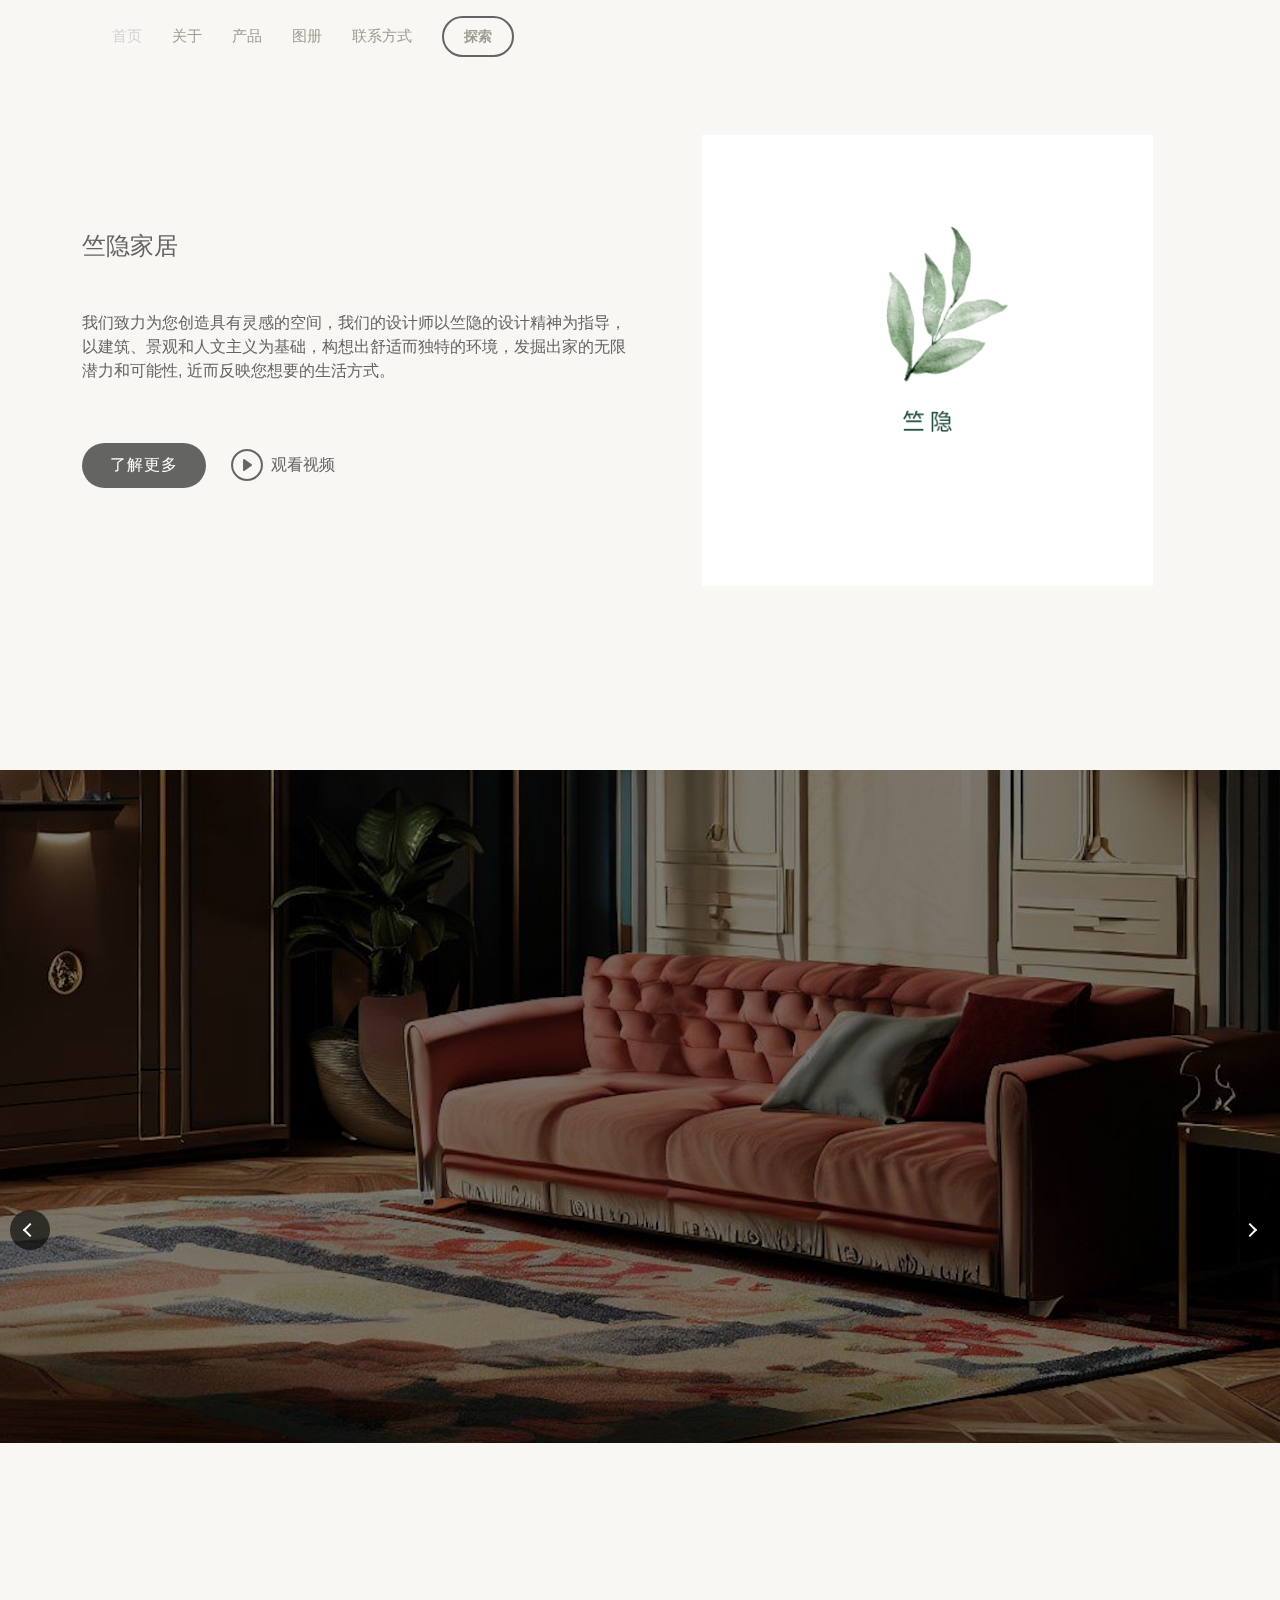
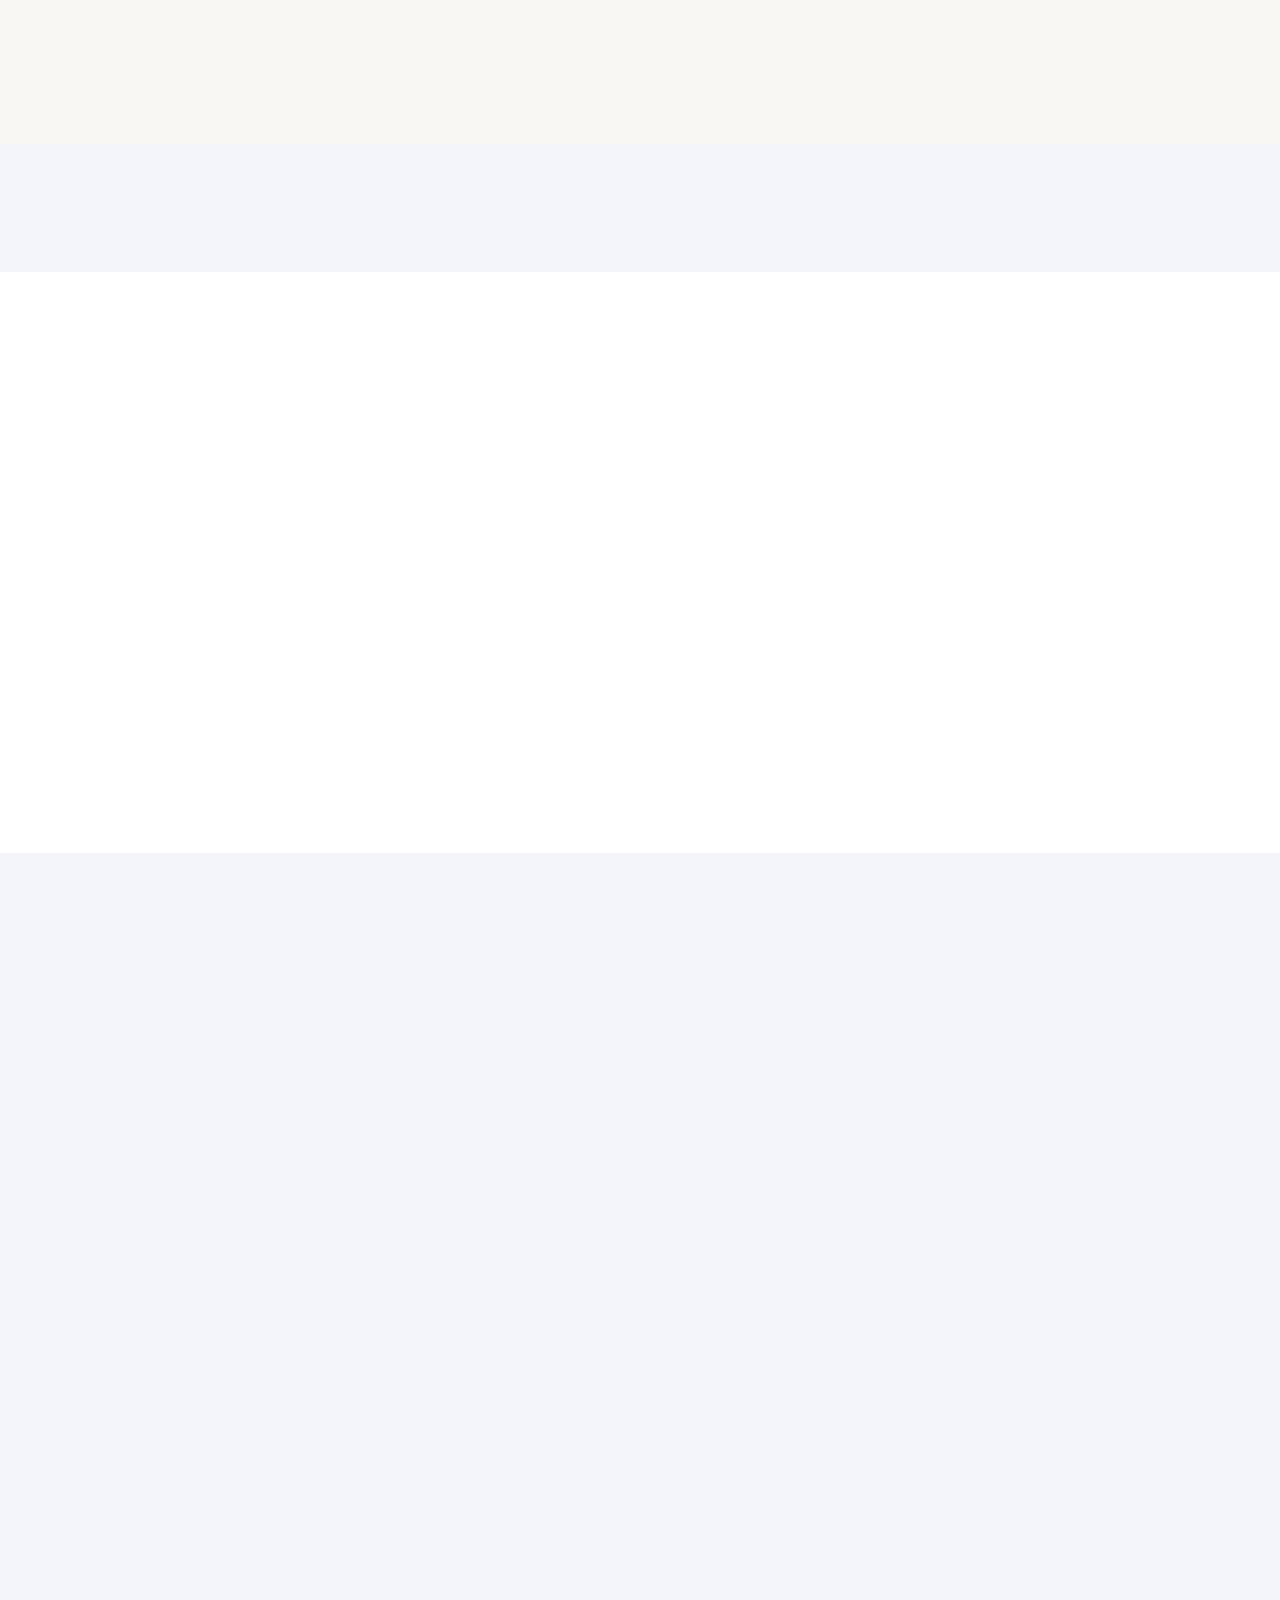
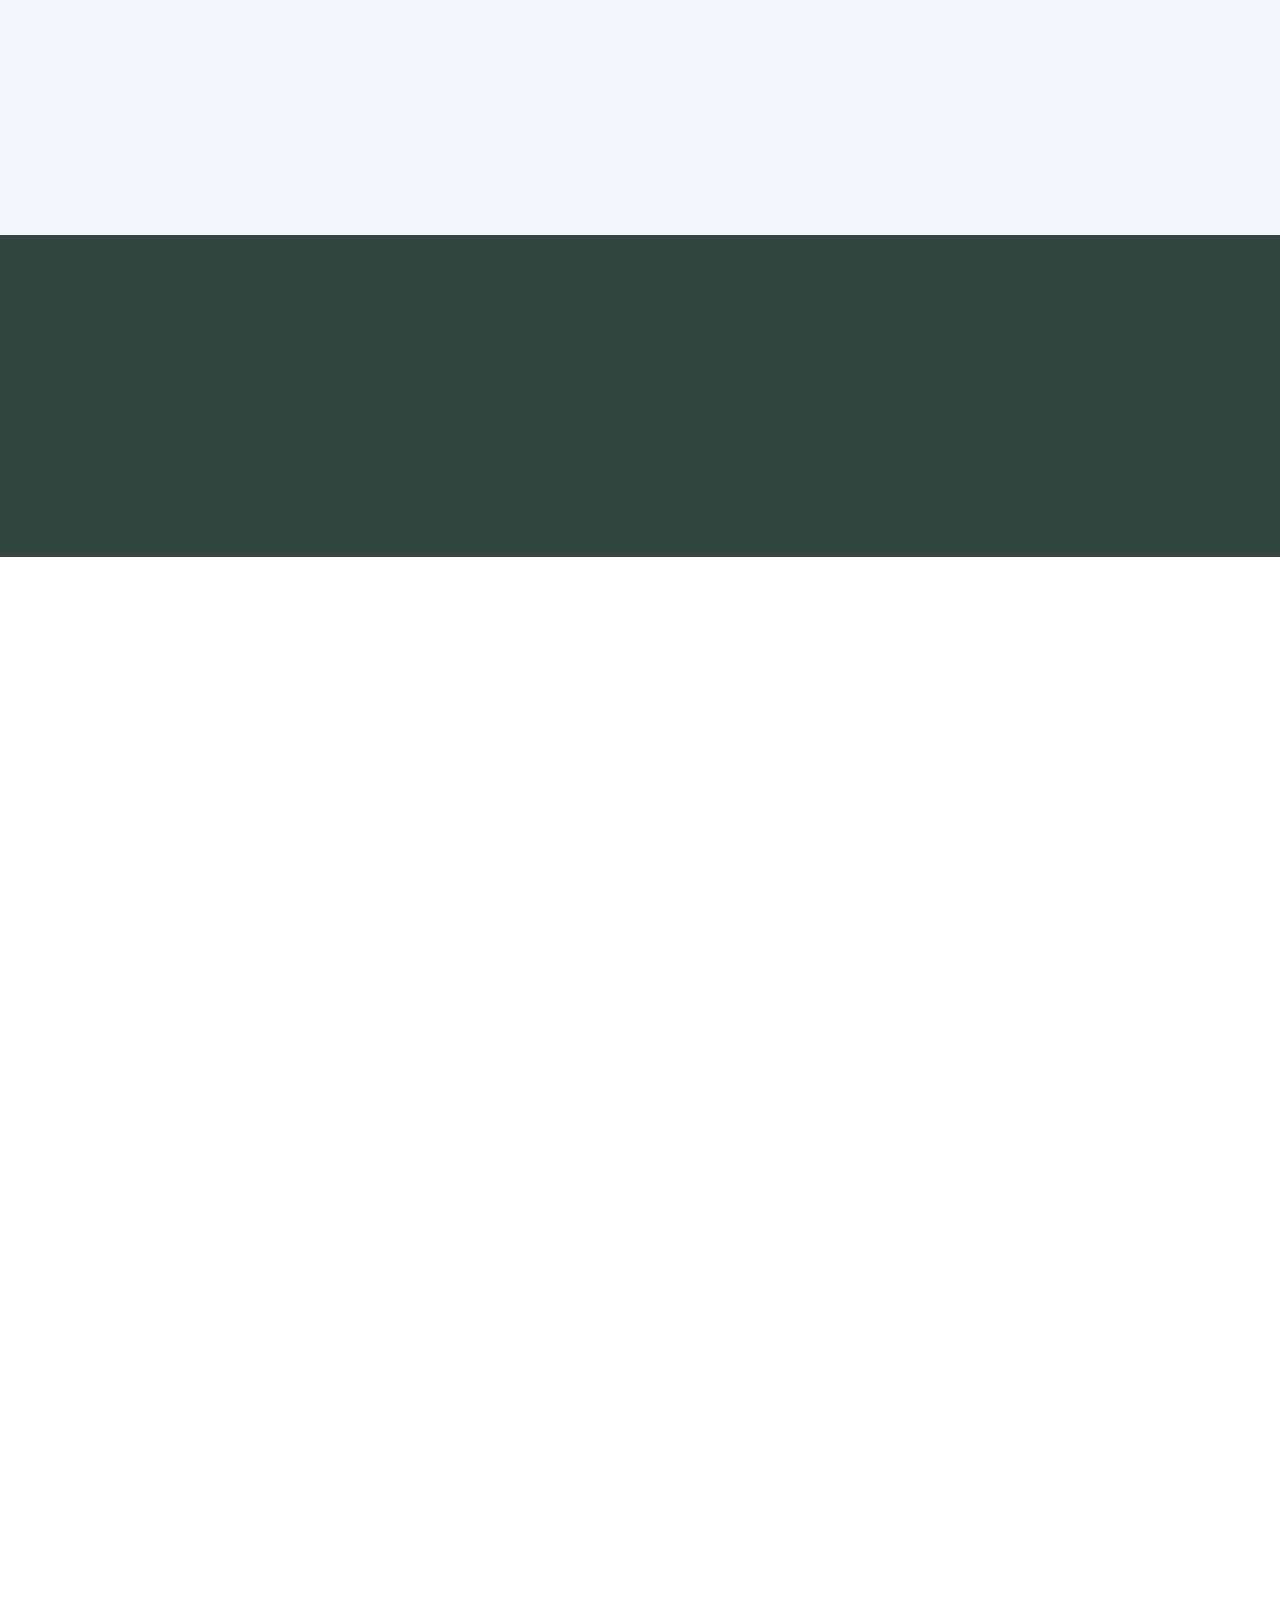
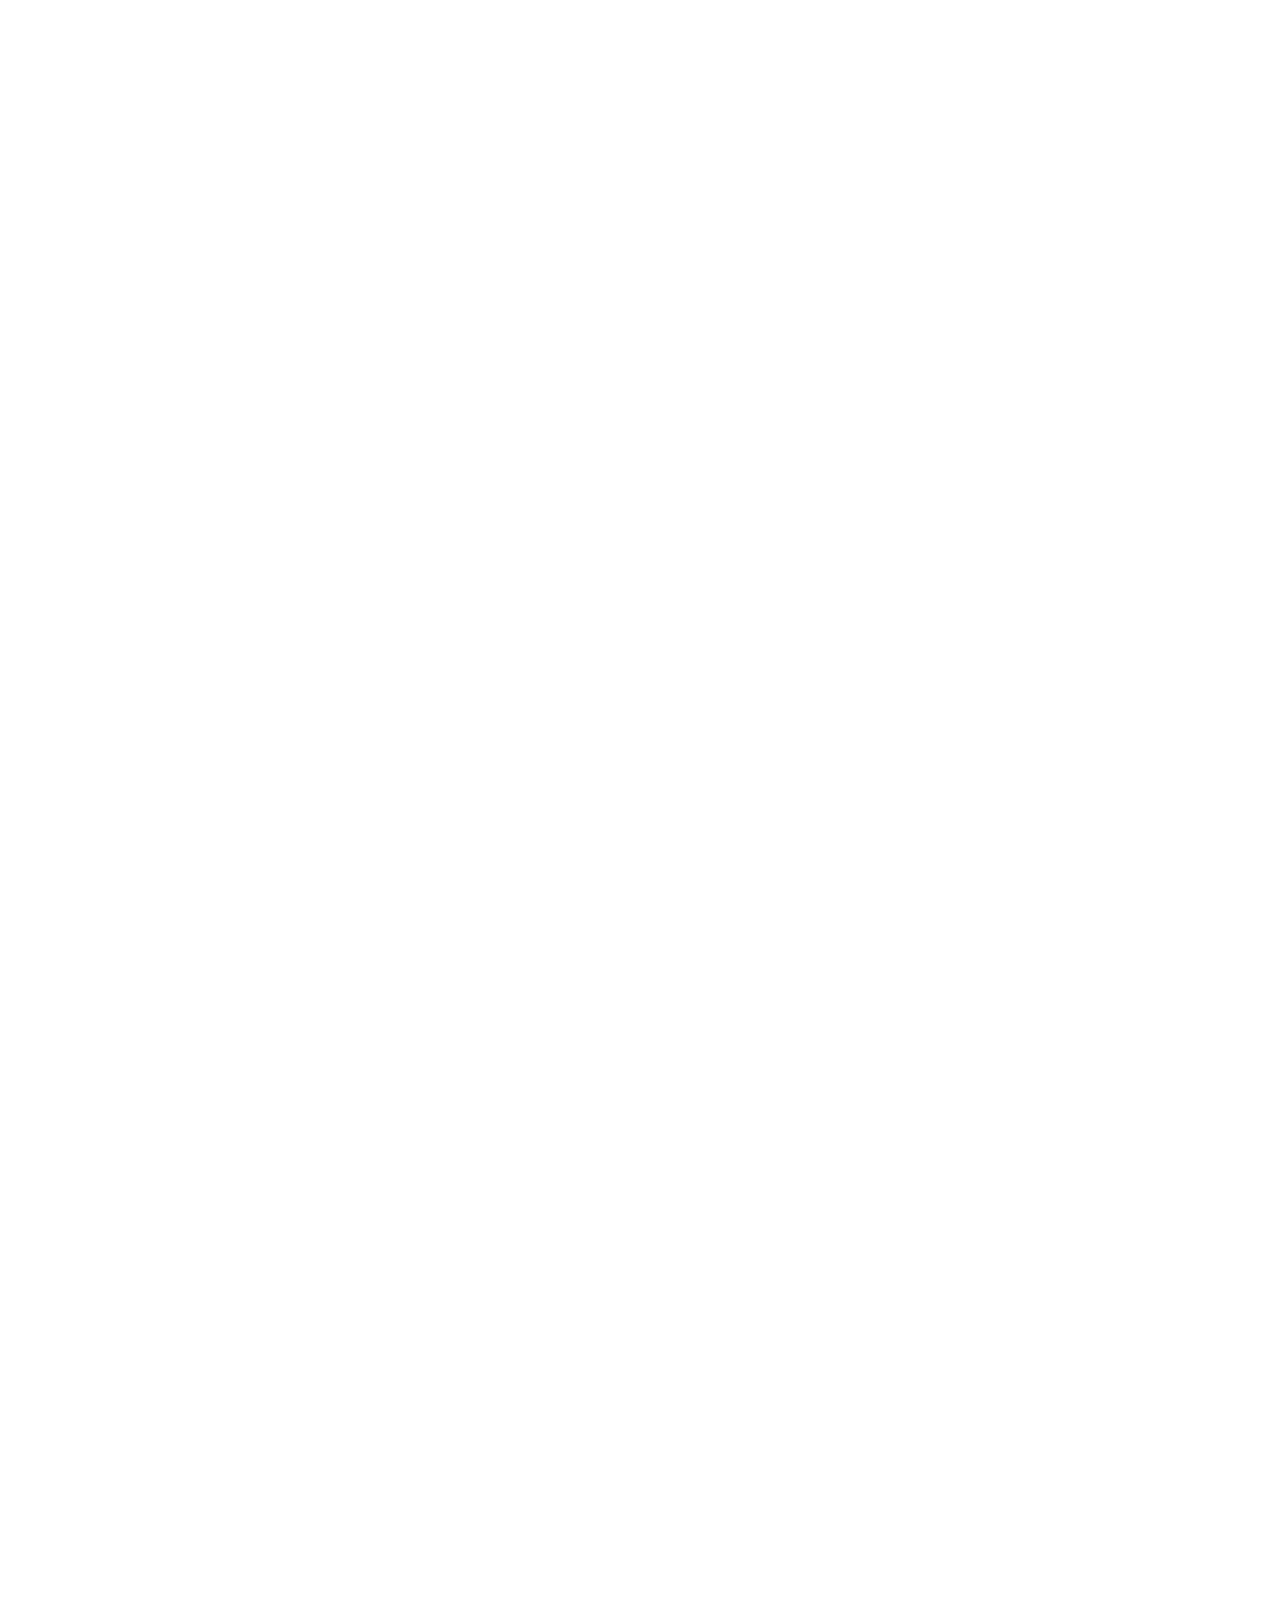
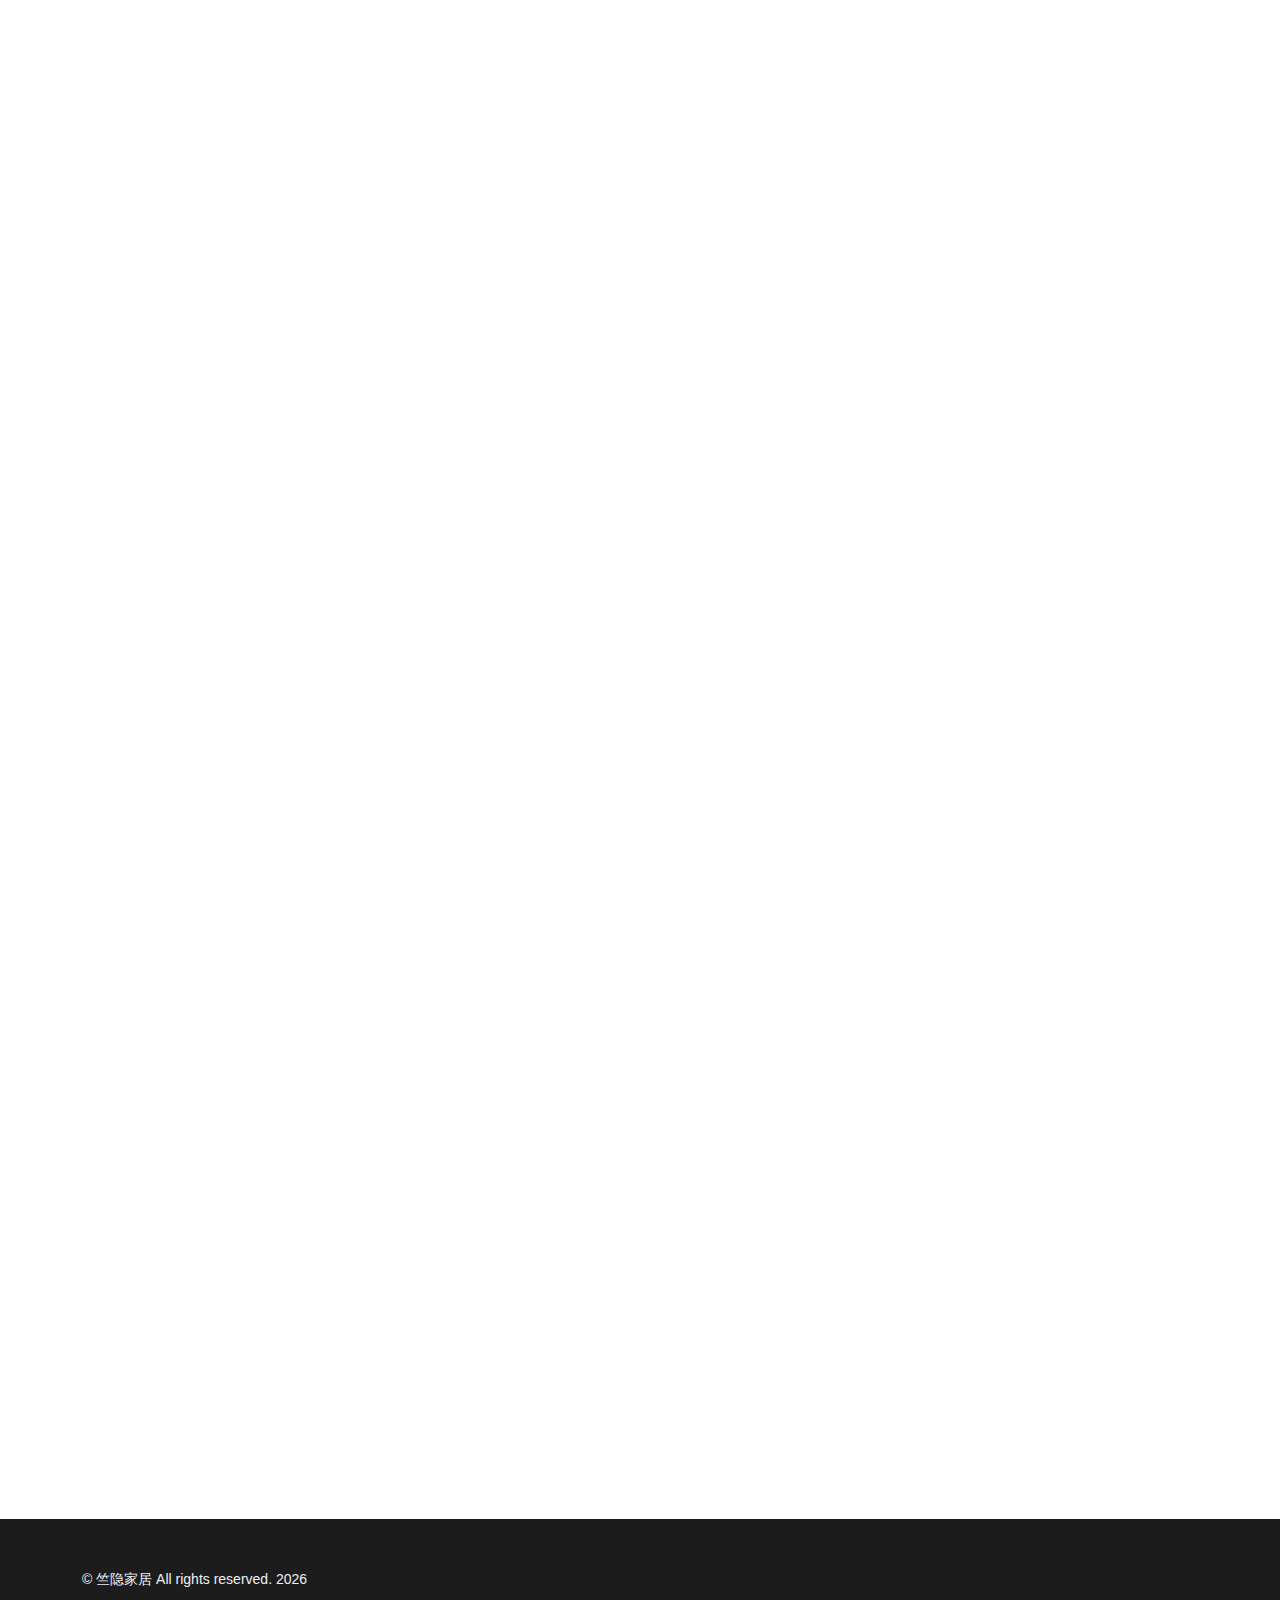
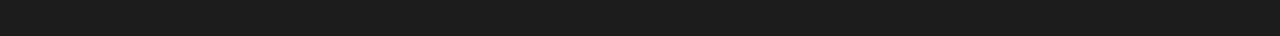
==== commit 5a0313a8: "Make some minor adjustments" ====
--- a/index.html
+++ b/index.html
@@ -78,9 +78,7 @@
   </section><!-- End Hero -->
 
   <section class="my-hero">
-    
     <div class="my-hero-swiper-container">
-
       <div class="swiper-wrapper">
         <div class="swiper-slide">
           <img src="assets/img/hero-img-1.png" alt="Hero Image 1">
@@ -284,8 +282,8 @@
             <div class="portfolio-img"><img src="assets/img/portfolio/portfolio-2-2.jpg" class="img-fluid" alt=""></div>
             <div class="portfolio-info">
               <h4>家具</h4>
-              <p>单人沙发</p>
-              <a href="assets/img/portfolio/portfolio-2-2.jpg" data-gallery="portfolioGallery" class="portfolio-lightbox preview-link" title="单人沙发"><i class="bx bx-plus"></i></a>
+              <p>单人椅</p>
+              <a href="assets/img/portfolio/portfolio-2-2.jpg" data-gallery="portfolioGallery" class="portfolio-lightbox preview-link" title="单人椅"><i class="bx bx-plus"></i></a>
               <!-- <a href="portfolio-details.html" class="details-link" title="More Details"><i class="bx bx-link"></i></a> -->
             </div>
           </div>
@@ -505,7 +503,7 @@
             <div class="portfolio-info">
               <h4>家具</h4>
               <p>B & O喇叭</p>
-              <a href="assets/img/portfolio/portfolio-2-8.jpg" data-gallery="portfolioGallery" class="portfolio-lightbox preview-link" title="单人椅"><i class="bx bx-plus"></i></a>
+              <a href="assets/img/portfolio/portfolio-2-8.jpg" data-gallery="portfolioGallery" class="portfolio-lightbox preview-link" title="B & O喇叭"><i class="bx bx-plus"></i></a>
               <!-- <a href="portfolio-details.html" class="details-link" title="More Details"><i class="bx bx-link"></i></a> -->
             </div>
           </div>
@@ -515,7 +513,7 @@
             <div class="portfolio-info">
               <h4>灯具</h4>
               <p>壁灯</p>
-              <a href="assets/img/portfolio/portfolio-3-8.jpg" data-gallery="portfolioGallery" class="portfolio-lightbox preview-link" title="吊灯"><i class="bx bx-plus"></i></a>
+              <a href="assets/img/portfolio/portfolio-3-8.jpg" data-gallery="portfolioGallery" class="portfolio-lightbox preview-link" title="壁灯"><i class="bx bx-plus"></i></a>
               <!-- <a href="portfolio-details.html" class="details-link" title="More Details"><i class="bx bx-link"></i></a> -->
             </div>
           </div>
--- a/assets/css/style.css
+++ b/assets/css/style.css
@@ -36,7 +36,7 @@
   bottom: 0;
   z-index: 9999;
   overflow: hidden;
-  background: #29529a;
+  background: #184427;
 }
 
 #preloader:before {
@@ -44,7 +44,7 @@
   position: fixed;
   top: calc(50% - 30px);
   left: calc(50% - 30px);
-  border: 6px solid #1e4589;
+  border: 6px solid #184427;
   border-top-color: #fff;
   border-bottom-color: #fff;
   border-radius: 50%;
@@ -469,13 +469,13 @@
   }
 
   #hero .hero-img img {
-    width: 50%;
+    width: 60%;
   }
 }
 
 @media (max-width: 575px) {
   #hero .hero-img img {
-    width: 50%;
+    width: 60%;
   }
 
   #hero .btn-get-started {
@@ -498,7 +498,7 @@
 # Sections General
 --------------------------------------------------------------*/
 section {
-  padding: 60px 0;
+  padding: 50px 0;
   overflow: hidden;
 }
 
@@ -998,7 +998,7 @@
 }
 
 .pricing .box {
-  padding: 60px 40px;
+  padding: 50px 40px;
   box-shadow: 0 3px 20px -2px rgba(20, 45, 100, 0.1);
   background: #fff;
   height: 100%;
@@ -1338,7 +1338,7 @@
 }
 
 #footer .footer-top {
-  padding: 60px 0 30px 0;
+  padding: 50px 0 30px 0;
   background: rgb(28, 28, 28)
 }
 
@@ -1449,7 +1449,8 @@
 .my-hero {
   background-color: rgb(249, 247, 244);
   position: relative;
-  height: 100vh; /* Set height to 100% viewport height */
+  padding-bottom: 0px;
+  /* height: 80vh; */
 }
 .swiper-slide img {
   width: 100%;
